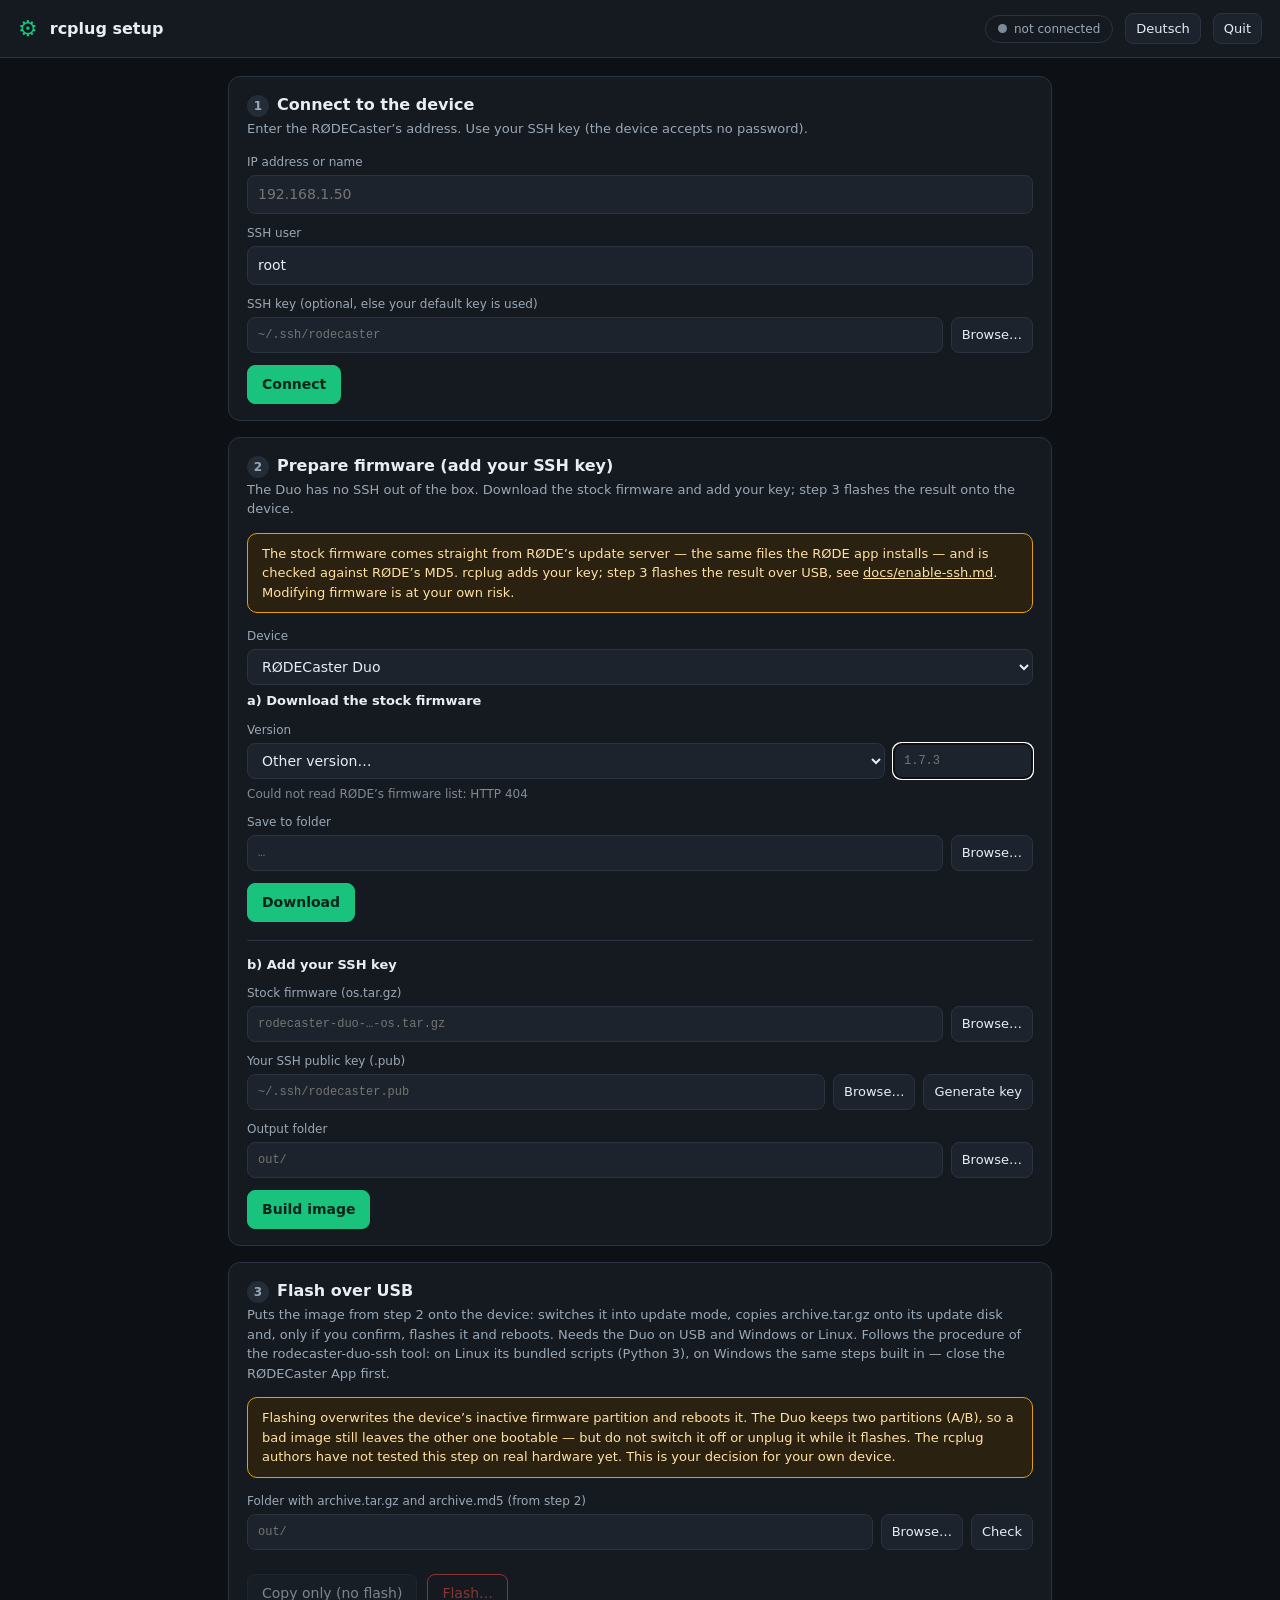
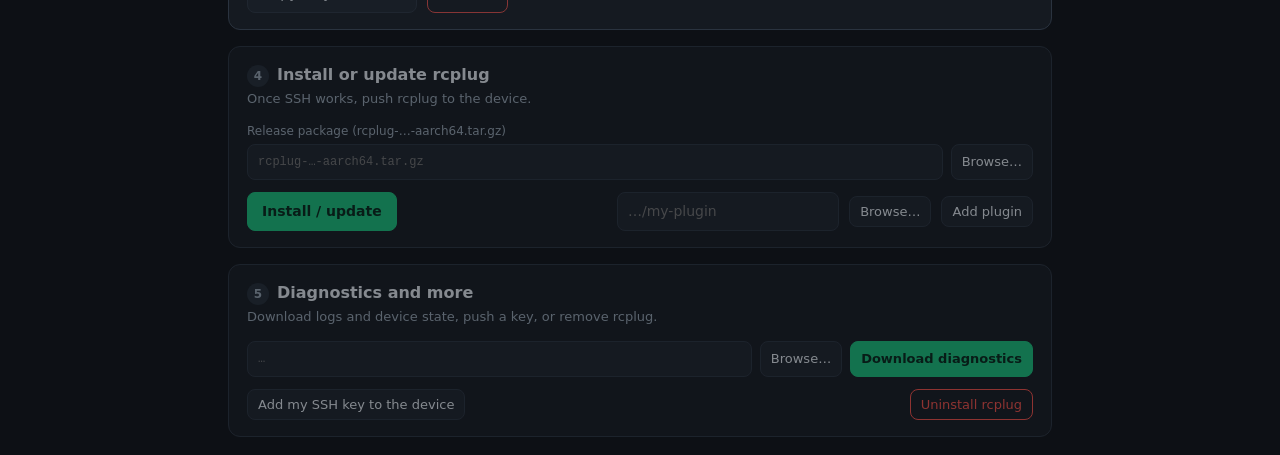
==== cmd/rcplug-setup/web/index.html @ 0fc767ec "rcplug-toolkit 0.5.0: setup, firmware and flashing tools The computer-side tools for rcplug and the " ====
<!DOCTYPE html>
<html lang="en">
<head>
<meta charset="utf-8">
<meta name="viewport" content="width=device-width, initial-scale=1">
<title>rcplug setup</title>
<link rel="icon" href="data:image/svg+xml,%3Csvg xmlns=%22http://www.w3.org/2000/svg%22 viewBox=%220 0 16 16%22%3E%3Ctext y=%2213%22 font-size=%2214%22%3E%E2%9A%99%3C/text%3E%3C/svg%3E">
<style>
  :root{
    --bg:#0d1015; --panel:#151a21; --panel2:#1c232c; --panel3:#232c37; --line:#2a333f;
    --fg:#e7edf3; --muted:#9aa8b6; --dim:#7d8a97; --accent:#19c37d; --accent-ink:#04261a;
    --amber:#e3a008; --red:#f85149; --blue:#2f81f7; --radius:12px;
    --mono:ui-monospace,SFMono-Regular,Menlo,Consolas,monospace;
  }
  *{box-sizing:border-box}
  html,body{margin:0;background:var(--bg);color:var(--fg);font:14px/1.5 system-ui,-apple-system,"Segoe UI",Roboto,sans-serif}
  .top{display:flex;align-items:center;gap:12px;padding:12px 18px;background:var(--panel);border-bottom:1px solid var(--line);position:sticky;top:0;z-index:5}
  .top .logo{font-size:22px;color:var(--accent)} .top h1{font-size:16px;margin:0;font-weight:650}
  .spacer{flex:1}
  .pill{display:flex;align-items:center;gap:7px;font-size:12px;color:var(--muted);border:1px solid var(--line);border-radius:20px;padding:4px 12px}
  .pill .dot{width:9px;height:9px;border-radius:50%;background:var(--dim)}
  .pill.ok{color:var(--fg)} .pill.ok .dot{background:var(--accent);box-shadow:0 0 8px var(--accent)}
  .pill.bad{color:#ffb3ae;border-color:var(--red)} .pill.bad .dot{background:var(--red)}
  main{max-width:860px;margin:0 auto;padding:18px;display:grid;grid-template-columns:minmax(0,1fr);gap:16px}
  .card{background:var(--panel);border:1px solid var(--line);border-radius:var(--radius);padding:16px 18px}
  .card.off{opacity:.55;pointer-events:none}
  .card h2{margin:0 0 2px;font-size:16px} .card .desc{color:var(--muted);font-size:13px;margin:0 0 14px}
  .step{display:inline-flex;align-items:center;justify-content:center;width:22px;height:22px;border-radius:50%;background:var(--panel3);color:var(--muted);font-size:12px;margin-right:8px}
  label{display:block;font-size:12px;color:var(--muted);margin:10px 0 4px}
  input[type=text],select{width:100%;background:var(--panel2);color:var(--fg);border:1px solid var(--line);border-radius:8px;padding:8px 10px;font:inherit}
  .sub{font-size:13px;font-weight:650;margin:18px 0 0;padding-top:14px;border-top:1px solid var(--line);color:var(--fg)}
  .sub:first-of-type{border-top:0;padding-top:0;margin-top:4px}
  .hint{font-size:12px;color:var(--dim);margin:6px 0 0} .hint.ok{color:var(--accent)} .hint.err{color:#ffb3ae}
  select option:disabled{color:var(--dim)}
  .bar{margin-top:12px;height:8px;border-radius:4px;background:var(--panel3);overflow:hidden}
  .bar>div{height:100%;width:0;background:var(--accent);transition:width .3s}
  .barText{font-size:12px;color:var(--muted);margin-top:4px;font-variant-numeric:tabular-nums}
  .filerow{display:flex;gap:8px} .filerow input{flex:1;min-width:0;font-family:var(--mono);font-size:12px}
  .filerow select{flex:1;min-width:0;width:auto} .filerow #fwOther{flex:0 0 140px}
  button{font:inherit;cursor:pointer;border:1px solid var(--line);background:var(--panel2);color:var(--fg);border-radius:8px;padding:8px 14px}
  button:hover{border-color:var(--blue)} button:disabled{opacity:.5;cursor:default}
  button.primary{background:var(--accent);border-color:var(--accent);color:var(--accent-ink);font-weight:600}
  button.danger{color:var(--red);border-color:var(--red);background:transparent}
  button.small{padding:5px 10px;font-size:13px}
  .row{display:flex;align-items:center;gap:10px;flex-wrap:wrap;margin-top:12px}
  .sw{display:inline-flex;align-items:center;gap:7px;font-size:13px;color:var(--fg);cursor:pointer;margin-top:12px}
  .log{margin-top:12px;background:#0a0d12;border:1px solid var(--line);border-radius:8px;padding:10px;font:12px/1.5 var(--mono);white-space:pre-wrap;overflow-wrap:anywhere;max-height:260px;overflow:auto;color:#c9d4df}
  .banner{border:1px solid var(--amber);background:#2a2110;color:#ffe2a3;border-radius:10px;padding:10px 14px;font-size:13px;margin:0 0 14px}
  .banner a{color:#ffe2a3} .ok{color:var(--accent)} .err{color:#ffb3ae} .muted{color:var(--muted)} .mono{font-family:var(--mono)}
  a{color:var(--blue)}
  /* file picker */
  dialog{background:var(--panel);color:var(--fg);border:1px solid var(--line);border-radius:12px;padding:0;width:min(640px,94vw);max-height:80vh}
  dialog::backdrop{background:rgba(0,0,0,.55)}
  .dlg-h{display:flex;align-items:center;gap:8px;padding:12px 16px;border-bottom:1px solid var(--line)}
  .dlg-h .cur{flex:1;min-width:0;font-family:var(--mono);font-size:12px;color:var(--muted);overflow:hidden;text-overflow:ellipsis;white-space:nowrap}
  .roots{display:flex;gap:6px;flex-wrap:wrap;padding:8px 16px;border-bottom:1px solid var(--line)}
  .roots button{padding:3px 10px;font-size:12px}
  .listing{overflow:auto;max-height:46vh;padding:6px 8px}
  .entry{display:flex;align-items:center;gap:8px;padding:6px 10px;border-radius:6px;cursor:pointer}
  .entry:hover{background:var(--panel3)} .entry .ic{width:18px;text-align:center} .entry .sz{margin-left:auto;color:var(--dim);font-size:11px}
  .entry.dir{color:var(--fg)} .entry.file{color:var(--muted)}
  .dlg-f{display:flex;gap:8px;justify-content:flex-end;padding:12px 16px;border-top:1px solid var(--line)}
  .dlg-b{padding:16px 18px} .dlg-b h3{margin:0 0 8px;font-size:16px} .dlg-b p{margin:0 0 10px;font-size:13px}
  .dlg-b .mono{font-size:12px;color:var(--muted);white-space:pre-wrap;overflow-wrap:anywhere;background:var(--panel2);border-radius:8px;padding:8px 10px}
  button.danger:not(:disabled):hover{background:var(--red);color:#fff}
  /* flash pre-flight checks */
  .checks{list-style:none;margin:12px 0 0;padding:0;display:grid;gap:6px}
  .checks li{display:grid;grid-template-columns:18px 130px minmax(0,1fr);gap:8px;font-size:13px;align-items:baseline}
  .checks li.ok>span:first-child{color:var(--accent)} .checks li.warn>span:first-child{color:var(--amber)} .checks li.err>span:first-child{color:var(--red)}
  .checks .d{font-family:var(--mono);font-size:12px;color:var(--muted);overflow-wrap:anywhere}
  .checks li.err .d{color:#ffb3ae}
  @media (max-width:520px){
    .top{flex-wrap:wrap;gap:8px;padding:10px 16px} .top h1{font-size:15px}
    main{padding:12px 10px}
    .filerow{flex-wrap:wrap} .filerow input{flex:1 1 100%} .filerow #fwOther{flex:1 1 100%}
    .checks li{grid-template-columns:18px minmax(0,1fr)} .checks .d{grid-column:2}
  }
</style>
</head>
<body>
<header class="top">
  <span class="logo" aria-hidden="true">⚙</span>
  <h1>rcplug setup</h1>
  <span class="spacer"></span>
  <span class="pill" id="status"><span class="dot"></span><span id="statusText"></span></span>
  <button class="small" id="lang"></button>
  <button class="small" id="quit"></button>
</header>
<main>
  <section class="card" id="cardConnect">
    <h2><span class="step">1</span><span data-t="connTitle"></span></h2>
    <p class="desc" data-t="connDesc"></p>
    <label for="host" data-t="host"></label>
    <input type="text" id="host" placeholder="192.168.1.50" autocomplete="off">
    <div style="display:flex;gap:14px;flex-wrap:wrap">
      <div style="flex:1;min-width:140px"><label for="user" data-t="user"></label><input type="text" id="user" value="root"></div>
    </div>
    <label data-t="keyFile"></label>
    <div class="filerow"><input type="text" id="connKey" placeholder="~/.ssh/rodecaster"><button class="small" data-browse="connKey" data-mode="file" data-t="browse"></button></div>
    <div class="row"><button class="primary" id="btnConnect" data-t="connect"></button></div>
    <div class="log" id="connLog" hidden></div>
  </section>

  <section class="card" id="cardCfw">
    <h2><span class="step">2</span><span data-t="cfwTitle"></span></h2>
    <p class="desc" data-t="cfwDesc"></p>
    <div class="banner" id="cfwBanner" data-t="cfwBanner"></div>
    <label for="fwDevice" data-t="fwDevice"></label>
    <select id="fwDevice"></select>
    <p class="hint" id="devHint"></p>
    <h3 class="sub" data-t="fwTitle"></h3>
    <label for="fwPick" data-t="fwVersion"></label>
    <div class="filerow"><select id="fwPick"></select><input type="text" id="fwOther" placeholder="1.7.3" hidden></div>
    <p class="hint" id="fwInfo"></p>
    <label data-t="fwDir"></label>
    <div class="filerow"><input type="text" id="fwDir" placeholder="…"><button class="small" data-browse="fwDir" data-mode="dir" data-t="browse"></button></div>
    <div class="row"><button class="primary" id="btnFw" data-t="fwDownload"></button><button class="small" id="btnFwCancel" data-t="cancel" hidden></button></div>
    <div class="bar" id="fwBar" hidden><div></div></div>
    <div class="barText" id="fwBarText" hidden></div>
    <div class="log" id="fwLog" hidden></div>
    <h3 class="sub" data-t="cfwKeyTitle"></h3>
    <label data-t="cfwRootfs"></label>
    <div class="filerow"><input type="text" id="cfwIn" placeholder="rodecaster-duo-…-os.tar.gz"><button class="small" data-browse="cfwIn" data-mode="file" data-t="browse"></button></div>
    <p class="hint" id="cfwInInfo"></p>
    <label data-t="cfwKey"></label>
    <div class="filerow"><input type="text" id="cfwKey" placeholder="~/.ssh/rodecaster.pub"><button class="small" data-browse="cfwKey" data-mode="file" data-t="browse"></button><button class="small" id="btnGenKey" data-t="genKey"></button></div>
    <label data-t="cfwOut"></label>
    <div class="filerow"><input type="text" id="cfwOut" placeholder="out/"><button class="small" data-browse="cfwOut" data-mode="dir" data-t="browse"></button></div>
    <div class="row"><button class="primary" id="btnCfw" data-t="cfwBuild"></button></div>
    <p class="hint err" id="cfwNoKeys" hidden></p>
    <div class="log" id="cfwLog" hidden></div>
  </section>

  <section class="card" id="cardFlash">
    <h2><span class="step">3</span><span data-t="flashTitle"></span></h2>
    <p class="desc" data-t="flashDesc"></p>
    <div class="banner" data-t="flashBanner"></div>
    <p class="hint err" id="flashOS" hidden></p>
    <label data-t="flashDir"></label>
    <div class="filerow"><input type="text" id="flashDir" placeholder="out/"><button class="small" data-browse="flashDir" data-mode="dir" data-t="browse"></button><button class="small" id="btnFlashCheck" data-t="flashCheck"></button></div>
    <ul class="checks" id="flashChecks" hidden></ul>
    <p class="hint" id="flashState"></p>
    <div class="log" id="flashUdev" hidden></div>
    <div class="row"><button id="btnStage" data-t="flashStage" disabled></button><button class="danger" id="btnFlash" data-t="flashGo" disabled></button></div>
    <div class="log" id="flashLog" hidden></div>
  </section>

  <section class="card off" id="cardInstall">
    <h2><span class="step">4</span><span data-t="installTitle"></span></h2>
    <p class="desc" data-t="installDesc"></p>
    <label data-t="payload"></label>
    <div class="filerow"><input type="text" id="payload" placeholder="rcplug-…-aarch64.tar.gz"><button class="small" data-browse="payload" data-mode="file" data-t="browse"></button></div>
    <div class="row">
      <button class="primary" id="btnInstall" data-t="install"></button>
      <span class="spacer"></span>
      <input type="text" id="pluginDir" placeholder="…/my-plugin" style="flex:1;min-width:140px">
      <button class="small" data-browse="pluginDir" data-mode="dir" data-t="browse"></button>
      <button class="small" id="btnPlugin" data-t="addPlugin"></button>
    </div>
    <div class="log" id="installLog" hidden></div>
  </section>

  <section class="card off" id="cardMore">
    <h2><span class="step">5</span><span data-t="moreTitle"></span></h2>
    <p class="desc" data-t="moreDesc"></p>
    <div class="filerow"><input type="text" id="diagDir" placeholder="…"><button class="small" data-browse="diagDir" data-mode="dir" data-t="browse"></button><button class="small primary" id="btnDiag" data-t="diag"></button></div>
    <div class="row">
      <button class="small" id="btnPushKey" data-t="pushKey"></button>
      <span class="spacer"></span>
      <button class="small danger" id="btnUninstall" data-t="uninstall"></button>
    </div>
    <div class="log" id="moreLog" hidden></div>
  </section>
</main>

<dialog id="picker">
  <div class="dlg-h"><button class="small" id="pkUp">↑</button><span class="cur" id="pkCur"></span></div>
  <div class="roots" id="pkRoots"></div>
  <div class="listing" id="pkList"></div>
  <div class="dlg-f"><span class="muted" id="pkHint" style="margin-right:auto;font-size:12px"></span><button id="pkCancel" data-t="cancel"></button><button class="primary" id="pkChoose" data-t="chooseFolder"></button></div>
</dialog>

<dialog id="flashDlg">
  <div class="dlg-b">
    <h3 data-t="flashConfirmTitle"></h3>
    <p data-t="flashConfirmText"></p>
    <p class="mono" id="flashSummary"></p>
    <label for="flashWord" data-t="flashTypeWord"></label>
    <input type="text" id="flashWord" autocomplete="off" spellcheck="false" placeholder="flash">
  </div>
  <div class="dlg-f"><button id="flashNo" data-t="cancel"></button><button class="danger" id="flashYes" data-t="flashNow" disabled></button></div>
</dialog>

<script>
'use strict';
const P = new URLSearchParams(location.search);
const TOKEN = P.get('t') || '';
let lang = P.get('lang') || 'en';
try { lang = localStorage.getItem('rcplug-lang') || lang; } catch (e) {}
const T = {
  en: {
    connTitle: 'Connect to the device', connDesc: 'Enter the RØDECaster’s address. Use your SSH key (the device accepts no password).',
    host: 'IP address or name', user: 'SSH user', keyFile: 'SSH key (optional, else your default key is used)', browse: 'Browse…', connect: 'Connect',
    cfwTitle: 'Prepare firmware (add your SSH key)', cfwDesc: 'The Duo has no SSH out of the box. Download the stock firmware and add your key; step 3 flashes the result onto the device.',
    cfwBanner: 'The stock firmware comes straight from RØDE’s update server — the same files the RØDE app installs — and is checked against RØDE’s MD5. rcplug adds your key; step 3 flashes the result over USB, see <a href="#" id="guideLink">docs/enable-ssh.md</a>. Modifying firmware is at your own risk.',
    fwDevice: 'Device', devDownloadOnly: 'download only, untested', devUnsupported: 'not supported', devNoKeys: 'rcplug can download and check firmware for this device, but adding a key is only supported for the RØDECaster Duo so far.',
    devFromDevice: 'Detected on the connected device.', devOtherConnected: '⚠ The connected device is a {dev}.', unknownModel: 'unknown model', firmwareWord: 'firmware', onDevice: 'on your device', imgOther: 'This image is for the {img}, not the {dev}.', imgUnknown: 'This image does not identify as a known RØDECaster model.', fwChecked: 'Checked:', imgChecking: 'checking the image…', md5ok: 'matches its .md5',
    fwTitle: 'a) Download the stock firmware', fwVersion: 'Version', fwDir: 'Save to folder', fwDownload: 'Download',
    stable: 'stable', beta: 'beta', fwOther: 'Other version…', fwChecking: 'Asking RØDE’s server for the current versions…',
    fwLatest: 'Current release from RØDE:', fwOffline: 'Could not read RØDE’s firmware list:', fwHint: 'Tip: the fewest changes happen with the same version your device already runs (shown in its settings); older versions are still on RØDE’s server.',
    fwSaved: 'Saved and verified:', fwReused: 'Already downloaded and intact:', fwCancelled: 'Download cancelled.',
    cfwKeyTitle: 'b) Add your SSH key', cfwRootfs: 'Stock firmware (os.tar.gz)', cfwKey: 'Your SSH public key (.pub)', genKey: 'Generate key', cfwOut: 'Output folder', cfwBuild: 'Build image',
    installTitle: 'Install or update rcplug', installDesc: 'Once SSH works, push rcplug to the device.', payload: 'Release package (rcplug-…-aarch64.tar.gz)', install: 'Install / update', addPlugin: 'Add plugin',
    moreTitle: 'Diagnostics and more', moreDesc: 'Download logs and device state, push a key, or remove rcplug.', diag: 'Download diagnostics', pushKey: 'Add my SSH key to the device', uninstall: 'Uninstall rcplug',
    connecting: 'connecting…', connected: 'connected', notConnected: 'not connected', failed: 'failed',
    working: 'working…', done: 'done', cancel: 'Cancel', chooseFolder: 'Choose this folder', pickFile: 'Pick a file', pickDir: 'Choose a folder',
    quit: 'Quit', langName: 'Deutsch', confirmUninstall: 'Remove rcplug and all plugin data from the device?',
    genDone: 'Key created. Public key:', built: 'Image ready:', flashNext: 'Next: flash it in step 3.', needConnectFirst: 'Connect to the device first (step 1).',
    flashTitle: 'Flash over USB', flashDesc: 'Puts the image from step 2 onto the device: switches it into update mode, copies archive.tar.gz onto its update disk and, only if you confirm, flashes it and reboots. Needs the Duo on USB and Windows or Linux. Follows the procedure of the rodecaster-duo-ssh tool: on Linux its bundled scripts (Python 3), on Windows the same steps built in — close the RØDECaster App first.',
    flashBanner: 'Flashing overwrites the device’s inactive firmware partition and reboots it. The Duo keeps two partitions (A/B), so a bad image still leaves the other one bootable — but do not switch it off or unplug it while it flashes. The rcplug authors have not tested this step on real hardware yet. This is your decision for your own device.',
    flashDir: 'Folder with archive.tar.gz and archive.md5 (from step 2)', flashCheck: 'Check', flashChecking: 'Checking the archive and the device…',
    ckSystem: 'System', ckArchive: 'Archive', ckImage: 'Image', ckDevice: 'Device on USB', ckAccess: 'HID access', ckMount: 'Update disk', ckPython: 'Python', ckApp: 'RØDE app', keysWord: 'SSH key(s)',
    flashReady: 'Ready. Nothing has been sent to the device yet.', flashNotReady: 'Not ready yet: fix the items marked ✗, then check again.',
    flashUnsupported: 'Flashing works on Windows and Linux with the device on USB, not on this system yet. Here you can check the folder; then run rcplug-setup (or rcplug-flash) on a Windows or Linux computer.',
    flashUdev: 'Your user may not talk to the device yet. Install the udev rule once (in a terminal), unplug and replug the device, then check again:',
    flashStage: 'Copy only (no flash)', flashGo: 'Flash…', confirmStage: 'Switch the device into update mode (audio stops) and copy the archive onto it? Nothing is flashed.',
    flashConfirmTitle: 'Flash the firmware now?', flashConfirmText: 'The device writes this image to its inactive partition and reboots. Keep it switched on and connected until it has restarted (a few minutes). Once started, this cannot be stopped.',
    flashTypeWord: 'Type flash to confirm', flashNow: 'Flash now', flashRunning: 'running — do not close this window, switch the device off or unplug it',
    flashStaged: 'Copied onto the device; nothing was flashed. The device stays in update mode: switch it off and on again before the next run.',
    flashDone: 'Flash command sent. The device now writes the firmware and reboots (a few minutes) — leave it on. Then connect in step 1 with your private key. The device has a new SSH host key afterwards; if ssh complains about it: ssh-keygen -R <address>',
    flashFailed: 'The run failed:', flashStuck: 'If the device stays in update mode, switch it off and on again.', flashLost: 'Lost contact with the setup program.',
  },
  de: {
    connTitle: 'Mit dem Gerät verbinden', connDesc: 'Adresse des RØDECaster eingeben. Anmeldung per SSH-Schlüssel (das Gerät nimmt kein Passwort).',
    host: 'IP-Adresse oder Name', user: 'SSH-Benutzer', keyFile: 'SSH-Schlüssel (optional, sonst dein Standardschlüssel)', browse: 'Durchsuchen…', connect: 'Verbinden',
    cfwTitle: 'Firmware vorbereiten (SSH-Schlüssel einfügen)', cfwDesc: 'Der Duo hat ab Werk kein SSH. Original-Firmware laden und deinen Schlüssel einfügen; Schritt 3 flasht das Ergebnis aufs Gerät.',
    cfwBanner: 'Die Original-Firmware kommt direkt von RØDEs Update-Server – dieselben Dateien, die die RØDE-App installiert – und wird gegen RØDEs MD5 geprüft. rcplug fügt deinen Schlüssel ein; Schritt 3 flasht das Ergebnis per USB, siehe <a href="#" id="guideLink">docs/enable-ssh.md</a>. Firmware zu verändern geschieht auf eigene Gefahr.',
    fwDevice: 'Gerät', devDownloadOnly: 'nur Download, ungetestet', devUnsupported: 'nicht unterstützt', devNoKeys: 'Für dieses Gerät kann rcplug Firmware laden und prüfen; einen Schlüssel einfügen geht bisher nur beim RØDECaster Duo.',
    devFromDevice: 'Am verbundenen Gerät erkannt.', devOtherConnected: '⚠ Das verbundene Gerät ist ein {dev}.', unknownModel: 'unbekanntes Modell', firmwareWord: 'Firmware', onDevice: 'auf deinem Gerät', imgOther: 'Dieses Abbild ist für den {img}, nicht für den {dev}.', imgUnknown: 'Dieses Abbild gibt sich als kein bekanntes RØDECaster-Modell zu erkennen.', fwChecked: 'Geprüft:', imgChecking: 'prüfe das Abbild…', md5ok: 'passt zu seiner .md5',
    fwTitle: 'a) Original-Firmware herunterladen', fwVersion: 'Version', fwDir: 'Speichern in Ordner', fwDownload: 'Herunterladen',
    stable: 'stabil', beta: 'Beta', fwOther: 'Andere Version…', fwChecking: 'Frage RØDEs Server nach den aktuellen Versionen…',
    fwLatest: 'Aktuelle Version von RØDE:', fwOffline: 'RØDEs Firmware-Liste ließ sich nicht lesen:', fwHint: 'Tipp: Am wenigsten ändert sich mit derselben Version, die dein Gerät schon hat (steht in seinen Einstellungen); ältere Versionen liegen weiter auf RØDEs Server.',
    fwSaved: 'Gespeichert und geprüft:', fwReused: 'Schon heruntergeladen und intakt:', fwCancelled: 'Download abgebrochen.',
    cfwKeyTitle: 'b) SSH-Schlüssel einfügen', cfwRootfs: 'Original-Firmware (os.tar.gz)', cfwKey: 'Dein öffentlicher SSH-Schlüssel (.pub)', genKey: 'Schlüssel erzeugen', cfwOut: 'Ausgabeordner', cfwBuild: 'Abbild erstellen',
    installTitle: 'rcplug installieren oder aktualisieren', installDesc: 'Sobald SSH geht, rcplug aufs Gerät bringen.', payload: 'Release-Paket (rcplug-…-aarch64.tar.gz)', install: 'Installieren / aktualisieren', addPlugin: 'Plugin hinzufügen',
    moreTitle: 'Diagnose und mehr', moreDesc: 'Logs und Gerätezustand herunterladen, Schlüssel hinterlegen oder rcplug entfernen.', diag: 'Diagnose herunterladen', pushKey: 'Meinen SSH-Schlüssel aufs Gerät legen', uninstall: 'rcplug deinstallieren',
    connecting: 'verbinde…', connected: 'verbunden', notConnected: 'nicht verbunden', failed: 'fehlgeschlagen',
    working: 'arbeite…', done: 'fertig', cancel: 'Abbrechen', chooseFolder: 'Diesen Ordner wählen', pickFile: 'Datei wählen', pickDir: 'Ordner wählen',
    quit: 'Beenden', langName: 'English', confirmUninstall: 'rcplug und alle Plugin-Daten vom Gerät entfernen?',
    genDone: 'Schlüssel erstellt. Öffentlicher Schlüssel:', built: 'Abbild fertig:', flashNext: 'Weiter: in Schritt 3 flashen.', needConnectFirst: 'Zuerst mit dem Gerät verbinden (Schritt 1).',
    flashTitle: 'Per USB flashen', flashDesc: 'Bringt das Abbild aus Schritt 2 aufs Gerät: schaltet es in den Update-Modus, kopiert archive.tar.gz auf sein Update-Laufwerk und flasht es – nur nach deiner Bestätigung – mit anschließendem Neustart. Braucht den Duo am USB und Windows oder Linux. Folgt dem Ablauf des Tools rodecaster-duo-ssh: unter Linux mit dessen mitgelieferten Skripten (Python 3), unter Windows mit denselben Schritten eingebaut – vorher die RØDECaster App schließen.',
    flashBanner: 'Flashen überschreibt die inaktive Firmware-Partition des Geräts und startet es neu. Der Duo hat zwei Partitionen (A/B), ein fehlerhaftes Abbild lässt die andere also startfähig – trotzdem das Gerät beim Flashen nicht ausschalten oder abziehen. Die rcplug-Autoren haben diesen Schritt noch nicht an echter Hardware getestet. Das ist deine Entscheidung für dein eigenes Gerät.',
    flashDir: 'Ordner mit archive.tar.gz und archive.md5 (aus Schritt 2)', flashCheck: 'Prüfen', flashChecking: 'Prüfe Archiv und Gerät…',
    ckSystem: 'System', ckArchive: 'Archiv', ckImage: 'Abbild', ckDevice: 'Gerät am USB', ckAccess: 'HID-Zugriff', ckMount: 'Update-Laufwerk', ckPython: 'Python', ckApp: 'RØDE-App', keysWord: 'SSH-Schlüssel',
    flashReady: 'Bereit. Bisher wurde nichts an das Gerät gesendet.', flashNotReady: 'Noch nicht bereit: die mit ✗ markierten Punkte beheben, dann erneut prüfen.',
    flashUnsupported: 'Flashen geht unter Windows und Linux mit dem Gerät am USB, auf diesem System noch nicht. Hier kannst du den Ordner prüfen; dann rcplug-setup (oder rcplug-flash) auf einem Windows- oder Linux-Rechner starten.',
    flashUdev: 'Dein Benutzer darf noch nicht mit dem Gerät sprechen. Einmalig die udev-Regel installieren (im Terminal), das Gerät ab- und wieder anstecken, dann erneut prüfen:',
    flashStage: 'Nur kopieren (nicht flashen)', flashGo: 'Flashen…', confirmStage: 'Das Gerät in den Update-Modus schalten (Audio stoppt) und das Archiv daraufkopieren? Es wird nichts geflasht.',
    flashConfirmTitle: 'Firmware jetzt flashen?', flashConfirmText: 'Das Gerät schreibt dieses Abbild in seine inaktive Partition und startet neu. Lass es eingeschaltet und angeschlossen, bis es neu gestartet ist (einige Minuten). Einmal gestartet, lässt sich das nicht abbrechen.',
    flashTypeWord: 'Zur Bestätigung flash eintippen', flashNow: 'Jetzt flashen', flashRunning: 'läuft – dieses Fenster nicht schließen, das Gerät nicht ausschalten oder abziehen',
    flashStaged: 'Aufs Gerät kopiert; es wurde nichts geflasht. Das Gerät bleibt im Update-Modus: vor dem nächsten Durchlauf aus- und wieder einschalten.',
    flashDone: 'Flash-Befehl gesendet. Das Gerät schreibt jetzt die Firmware und startet neu (einige Minuten) – eingeschaltet lassen. Danach in Schritt 1 mit deinem privaten Schlüssel verbinden. Das Gerät hat dann einen neuen SSH-Host-Key; falls ssh sich darüber beschwert: ssh-keygen -R <adresse>',
    flashFailed: 'Der Vorgang ist fehlgeschlagen:', flashStuck: 'Falls das Gerät im Update-Modus bleibt, aus- und wieder einschalten.', flashLost: 'Verbindung zum Setup-Programm verloren.',
  },
};
if (!T[lang]) lang = 'en';
document.documentElement.lang = lang;
const t = (k) => (T[lang][k] ?? T.en[k] ?? k);
const $ = (s) => document.querySelector(s);
let connected = false;

async function api(path, body) {
  const r = await fetch('api/' + path, {
    method: body === undefined ? 'GET' : 'POST',
    headers: { 'X-Setup-Token': TOKEN, ...(body !== undefined ? { 'Content-Type': 'application/json' } : {}) },
    body: body === undefined ? undefined : JSON.stringify(body),
  });
  const d = await r.json().catch(() => ({}));
  if (!r.ok) throw new Error(d.error || ('HTTP ' + r.status));
  if (d.error) throw new Error(d.error);
  return d;
}

function applyText() {
  document.querySelectorAll('[data-t]').forEach((el) => {
    const v = t(el.dataset.t);
    if (el.dataset.t === 'cfwBanner') el.innerHTML = v; else el.textContent = v;
  });
  $('#statusText').textContent = connected ? t('connected') : t('notConnected');
  $('#lang').textContent = t('langName');
  $('#quit').textContent = t('quit');
  const g = document.getElementById('guideLink');
  if (g) g.addEventListener('click', (e) => { e.preventDefault(); showLog('#cfwLog', 'docs/enable-ssh.md'); });
}

function showLog(sel, text, cls) {
  const el = $(sel);
  el.hidden = false;
  el.textContent = text;
  el.className = 'log' + (cls ? ' ' + cls : '');
}

function setConnected(on, report) {
  connected = on;
  $('#status').className = 'pill' + (on ? ' ok' : report === false ? ' bad' : '');
  $('#statusText').textContent = on ? t('connected') : t('notConnected');
  $('#cardInstall').classList.toggle('off', !on);
  $('#cardMore').classList.toggle('off', !on);
}

async function withButton(btn, logSel, fn) {
  const old = btn.textContent;
  btn.disabled = true; btn.textContent = t('working');
  try {
    const d = await fn();
    if (logSel && d && 'log' in d) showLog(logSel, d.log || t('done'), 'ok');
    return d;
  } catch (e) {
    if (logSel) showLog(logSel, '✗ ' + e.message, 'err');
    return null;
  } finally {
    btn.disabled = false; btn.textContent = old;
  }
}

$('#btnConnect').addEventListener('click', async () => {
  const d = await withButton($('#btnConnect'), '#connLog', () =>
    api('connect', { host: $('#host').value.trim(), user: $('#user').value.trim(), key: $('#connKey').value.trim() }));
  if (d) {
    setConnected(true); showLog('#connLog', d.report || t('connected'), 'ok');
    connectedDevice = d.device || null;
    if (connectedDevice && connectedDevice.model) {
      $('#fwDevice').value = connectedDevice.model;
      deviceChanged(t('devFromDevice'));
    } else loadFirmware();
  } else setConnected(false, false);
});
$('#btnGenKey').addEventListener('click', () =>
  withButton($('#btnGenKey'), '#cfwLog', async () => {
    const d = await api('genkey', {});
    $('#cfwKey').value = d.publicKey;
    showLog('#cfwLog', t('genDone') + '\n' + d.publicKeyText, 'ok');
    return null;
  }));
$('#btnCfw').addEventListener('click', () =>
  withButton($('#btnCfw'), '#cfwLog', async () => {
    const d = await api('cfw', { device: $('#fwDevice').value, input: $('#cfwIn').value.trim(), out: $('#cfwOut').value.trim(),
      keyPaths: $('#cfwKey').value.trim() ? [$('#cfwKey').value.trim()] : [] });
    showLog('#cfwLog', `${t('fwChecked')} ${imageText(d.image)}${d.inputMD5 ? ' · ' + t('md5ok') : ''}\n\n${t('built')}\n${d.archive}\n${d.md5}\nmd5: ${d.digest}\n\n${t('flashNext')}`, 'ok');
    $('#flashDir').value = d.outDir;
    flashCheck();
    return null;
  }));
$('#btnInstall').addEventListener('click', () => requireConn('#installLog') &&
  withButton($('#btnInstall'), '#installLog', () => api('install', { payload: $('#payload').value.trim() })));
$('#btnPlugin').addEventListener('click', () => requireConn('#installLog') &&
  withButton($('#btnPlugin'), '#installLog', () => api('plugin', { dir: $('#pluginDir').value.trim() })));
$('#btnDiag').addEventListener('click', () => requireConn('#moreLog') &&
  withButton($('#btnDiag'), '#moreLog', () => api('diagnostics', { dir: $('#diagDir').value.trim() })));
$('#btnPushKey').addEventListener('click', () => requireConn('#moreLog') &&
  withButton($('#btnPushKey'), '#moreLog', () => api('pushkey', {})));
$('#btnUninstall').addEventListener('click', () => {
  if (!requireConn('#moreLog')) return;
  if (!confirm(t('confirmUninstall'))) return;
  withButton($('#btnUninstall'), '#moreLog', () => api('uninstall', {}));
});
// ---- firmware download
let devices = [], connectedDevice = null;
const imageText = (im) => im ? `${im.modelName || t('unknownModel') + ' (' + im.hostname + ')'}, ${t('firmwareWord')} ${im.version || '?'}` : '?';
async function loadDevices() {
  try { devices = (await api('devices')).devices; } catch (e) { devices = [{ id: 'duo', name: 'RØDECaster Duo', download: true, keys: true }]; }
  const sel = $('#fwDevice');
  sel.innerHTML = '';
  devices.forEach((d) => {
    const o = document.createElement('option');
    o.value = d.id;
    o.textContent = d.name + (!d.download ? ' (' + t('devUnsupported') + ')' : !d.keys ? ' (' + t('devDownloadOnly') + ')' : '');
    o.disabled = !d.download;
    sel.appendChild(o);
  });
  sel.value = 'duo';
}
function deviceChanged(note) {
  const d = devices.find((x) => x.id === $('#fwDevice').value) || {};
  const cd = connectedDevice;
  if (!note && cd && cd.model && cd.model !== d.id) note = t('devOtherConnected').replace('{dev}', cd.modelName);
  $('#devHint').textContent = note || '';
  $('#cfwNoKeys').hidden = !!d.keys;
  $('#cfwNoKeys').textContent = t('devNoKeys');
  $('#btnCfw').disabled = !d.keys;
  loadFirmware();
  checkImage();
}
$('#fwDevice').addEventListener('change', () => deviceChanged(''));
async function loadFirmware() {
  const sel = $('#fwPick');
  const device = $('#fwDevice').value || 'duo';
  sel.innerHTML = '';
  $('#fwInfo').textContent = t('fwChecking');
  const listed = [];
  try {
    const d = await api('firmware?device=' + encodeURIComponent(device));
    d.releases.forEach((r) => {
      const o = document.createElement('option');
      o.value = 'ch:' + r.channel; o.textContent = r.version + ' (' + t(r.channel) + ')';
      sel.appendChild(o); listed.push(r.version);
    });
    $('#fwInfo').textContent = t('fwLatest') + ' ' + d.releases[0].version + '. ' + t('fwHint');
  } catch (e) {
    $('#fwInfo').textContent = t('fwOffline') + ' ' + e.message;
  }
  // Like RØDE's app, show what the connected device runs; offer exactly that.
  const cd = connectedDevice;
  if (cd && cd.model === device && /^\d+\.\d+\.\d+$/.test(cd.firmware || '') && !listed.includes(cd.firmware)) {
    const o = document.createElement('option');
    o.value = 'ver:' + cd.firmware; o.textContent = cd.firmware + ' (' + t('onDevice') + ')';
    sel.insertBefore(o, sel.firstChild); sel.value = o.value;
  }
  const o = document.createElement('option');
  o.value = 'other'; o.textContent = t('fwOther');
  sel.appendChild(o);
  sel.dispatchEvent(new Event('change'));
}
function mismatchText(d) {
  const dev = (devices.find((x) => x.id === $('#fwDevice').value) || {}).name || '?';
  if (d.image && d.image.modelName) return t('imgOther').replace('{img}', d.image.modelName).replace('{dev}', dev);
  if (d.image) return t('imgUnknown') + ' (hostname "' + d.image.hostname + '")';
  return d.mismatch;
}
// checkImage shows which model and version the chosen image is for.
let checkSeq = 0;
async function checkImage() {
  const p = $('#cfwIn').value.trim(), el = $('#cfwInInfo'), seq = ++checkSeq;
  el.className = 'hint'; el.textContent = p ? t('imgChecking') : '';
  if (!p) return;
  try {
    const d = await api('inspect?device=' + encodeURIComponent($('#fwDevice').value || 'duo') + '&path=' + encodeURIComponent(p));
    if (seq !== checkSeq) return;
    el.className = 'hint ' + (d.mismatch ? 'err' : 'ok');
    el.textContent = d.mismatch ? '✗ ' + mismatchText(d) : '✓ ' + imageText(d.image);
  } catch (e) {
    if (seq === checkSeq) { el.className = 'hint err'; el.textContent = '✗ ' + e.message; }
  }
}
$('#cfwIn').addEventListener('change', checkImage);
$('#fwPick').addEventListener('change', () => {
  const other = $('#fwPick').value === 'other';
  $('#fwOther').hidden = !other;
  if (other) $('#fwOther').focus();
});
const sleep = (ms) => new Promise((r) => setTimeout(r, ms));
function showBar(done, total) {
  $('#fwBar').hidden = false; $('#fwBarText').hidden = false;
  const pct = total > 0 ? Math.floor(done * 100 / total) : 0;
  $('#fwBar').firstElementChild.style.width = pct + '%';
  $('#fwBarText').textContent = total > 0 ? `${pct} % · ${(done / 1048576).toFixed(0)} / ${(total / 1048576).toFixed(0)} MB` : `${(done / 1048576).toFixed(0)} MB`;
}
$('#btnFw').addEventListener('click', async () => {
  const sel = $('#fwPick').value;
  const body = { device: $('#fwDevice').value, dir: $('#fwDir').value.trim() };
  if (sel === 'other') body.version = $('#fwOther').value.trim();
  else if (sel.startsWith('ver:')) body.version = sel.slice(4);
  else body.channel = sel.slice(3);
  const btn = $('#btnFw');
  btn.disabled = true; $('#btnFwCancel').hidden = false; $('#fwLog').hidden = true;
  try {
    const start = await api('firmware/download', body);
    showLog('#fwLog', start.url);
    showBar(0, 0);
    for (;;) {
      await sleep(400);
      const p = await api('firmware/progress');
      showBar(p.done, p.total);
      if (p.state === 'running') continue;
      if (p.state === 'done') {
        const r = p.result;
        $('#cfwIn').value = r.path;
        showBar(r.size, r.size);
        showLog('#fwLog', `${r.reused ? t('fwReused') : t('fwSaved')}\n${r.path}\nmd5: ${r.md5}\n${t('fwChecked')} ${imageText(r.image)}`, 'ok');
        $('#cfwInInfo').className = 'hint ok'; $('#cfwInInfo').textContent = '✓ ' + imageText(r.image);
        $('#fwBar').firstElementChild.style.width = '100%';
      } else {
        showLog('#fwLog', p.failure === 'cancelled' ? t('fwCancelled') : '✗ ' + p.failure, 'err');
      }
      break;
    }
  } catch (e) {
    showLog('#fwLog', '✗ ' + e.message, 'err');
  } finally {
    btn.disabled = false; $('#btnFwCancel').hidden = true;
  }
});
$('#btnFwCancel').addEventListener('click', () => api('firmware/cancel', {}).catch(() => {}));

// ---- flash over USB (step 3)
let flashRep = null, flashBusy = false, flashSeq = 0;
const ckLabel = { system: 'ckSystem', archive: 'ckArchive', image: 'ckImage', device: 'ckDevice', access: 'ckAccess', mount: 'ckMount', python: 'ckPython', app: 'ckApp' };
function setFlashButtons() {
  const ready = !!(flashRep && flashRep.ready) && !flashBusy;
  $('#btnStage').disabled = !ready; $('#btnFlash').disabled = !ready;
  $('#btnFlashCheck').disabled = flashBusy;
}
// flashCheck shows the pre-flight checks; they only read files and device information.
async function flashCheck() {
  const dir = $('#flashDir').value.trim(), seq = ++flashSeq, list = $('#flashChecks'), st = $('#flashState');
  flashRep = null; setFlashButtons();
  $('#flashUdev').hidden = true; list.innerHTML = ''; list.hidden = true;
  st.className = 'hint'; st.textContent = dir ? t('flashChecking') : '';
  if (!dir) return;
  try {
    const d = await api('flash/check?dir=' + encodeURIComponent(dir));
    if (seq !== flashSeq) return;
    flashRep = d;
    (d.report.checks || []).forEach((c) => {
      const li = document.createElement('li');
      li.className = !c.ok ? 'err' : c.warn ? 'warn' : 'ok';
      const ic = document.createElement('span'); ic.textContent = !c.ok ? '✗' : c.warn ? '⚠' : '✓';
      const lb = document.createElement('span'); lb.textContent = t(ckLabel[c.id] || c.id);
      const dt = document.createElement('span'); dt.className = 'd'; dt.textContent = c.detail;
      li.append(ic, lb, dt); list.appendChild(li);
    });
    list.hidden = false;
    if (d.udevRule) showLog('#flashUdev', t('flashUdev') + "\n\nsudo tee /etc/udev/rules.d/70-rode-hidraw.rules >/dev/null <<'EOF'\n" +
      d.udevRule.replace(/\n?$/, '\n') + 'EOF\nsudo udevadm control --reload && sudo udevadm trigger');
    st.className = 'hint ' + (d.ready ? 'ok' : 'err');
    st.textContent = d.ready ? t('flashReady') : !d.supported ? t('flashUnsupported') : t('flashNotReady');
  } catch (e) {
    if (seq === flashSeq) { st.className = 'hint err'; st.textContent = '✗ ' + e.message; }
  }
  setFlashButtons();
}
async function flashStart(doFlash) {
  const body = { dir: $('#flashDir').value.trim(), flash: doFlash };
  if (doFlash) body.confirm = $('#flashWord').value.trim();
  try { await api('flash/start', body); } catch (e) { showLog('#flashLog', '✗ ' + e.message, 'err'); return; }
  pollFlash();
}
function flashLog(text, cls) { showLog('#flashLog', text, cls); $('#flashLog').scrollTop = $('#flashLog').scrollHeight; }
// pollFlash follows a run until it ends; the window must stay open meanwhile.
async function pollFlash() {
  flashBusy = true; setFlashButtons(); $('#quit').disabled = true;
  window.onbeforeunload = (e) => { e.preventDefault(); e.returnValue = ''; return ''; };
  let p = null, misses = 0;
  for (;;) {
    try { p = await api('flash/progress'); misses = 0; } catch (e) { if (++misses > 15) { p = null; break; } await sleep(1000); continue; }
    if (p.state !== 'running') break;
    flashLog(p.log + '\n⏳ ' + p.seconds + ' s · ' + t('flashRunning'));
    await sleep(700);
  }
  flashBusy = false; $('#quit').disabled = false; window.onbeforeunload = null;
  // The device has changed (update mode, or rebooting): check again before another run.
  flashRep = null; $('#flashChecks').hidden = true; $('#flashState').textContent = '';
  if (!p) flashLog('✗ ' + t('flashLost'), 'err');
  else if (p.state === 'done') {
    flashLog(p.log + '\n✓ ' + (p.flash ? t('flashDone') : t('flashStaged')), 'ok');
    const pub = $('#cfwKey').value.trim(); // the key from step 2 logs in afterwards
    if (p.flash && !$('#connKey').value.trim() && pub.endsWith('.pub')) $('#connKey').value = pub.slice(0, -4);
  } else flashLog(p.log + '\n✗ ' + t('flashFailed') + ' ' + p.failure + '\n' + t('flashStuck'), 'err');
  setFlashButtons();
}
$('#btnFlashCheck').addEventListener('click', flashCheck);
$('#flashDir').addEventListener('change', flashCheck);
$('#btnStage').addEventListener('click', () => { if (confirm(t('confirmStage'))) flashStart(false); });
$('#btnFlash').addEventListener('click', () => {
  const r = flashRep && flashRep.report;
  if (!r || !r.image) return;
  $('#flashSummary').textContent = `${imageText(r.image)} · ${r.image.keys} ${t('keysWord')}\n${r.staging.archive}\n→ ${r.node}`;
  $('#flashWord').value = ''; $('#flashYes').disabled = true;
  $('#flashDlg').showModal(); $('#flashWord').focus();
});
$('#flashWord').addEventListener('input', () => { $('#flashYes').disabled = $('#flashWord').value.trim() !== 'flash'; });
$('#flashNo').addEventListener('click', () => $('#flashDlg').close());
$('#flashYes').addEventListener('click', () => { $('#flashDlg').close(); flashStart(true); });

function requireConn(logSel) { if (!connected) { showLog(logSel, t('needConnectFirst'), 'err'); return false; } return true; }

$('#lang').addEventListener('click', () => { try { localStorage.setItem('rcplug-lang', lang === 'de' ? 'en' : 'de'); } catch (e) {} location.reload(); });
$('#quit').addEventListener('click', async () => { try { await api('quit', {}); } catch (e) {} document.body.innerHTML = '<main><div class="card">' + t('quit') + ' ✓</div></main>'; });

// ---- file picker
let pickTarget = null, pickMode = 'file', pickPath = '';
document.querySelectorAll('[data-browse]').forEach((b) =>
  b.addEventListener('click', () => openPicker(b.dataset.browse, b.dataset.mode)));
async function openPicker(target, mode) {
  pickTarget = target; pickMode = mode;
  $('#pkChoose').style.display = mode === 'dir' ? '' : 'none';
  $('#pkHint').textContent = mode === 'dir' ? t('pickDir') : t('pickFile');
  const start = $('#' + target).value.trim();
  await loadDir(start || '');
  $('#picker').showModal();
}
async function loadDir(p) {
  let d;
  try { d = await api('browse?path=' + encodeURIComponent(p)); }
  catch (e) { d = await api('browse?path='); }
  pickPath = d.path;
  $('#pkCur').textContent = d.path;
  $('#pkRoots').innerHTML = '';
  (d.roots || []).forEach((r) => { const b = document.createElement('button'); b.className = 'small'; b.textContent = r.name; b.onclick = () => loadDir(r.path); $('#pkRoots').appendChild(b); });
  const list = $('#pkList'); list.innerHTML = '';
  (d.dirs || []).forEach((e) => list.appendChild(entry(e, true)));
  if (pickMode === 'file') (d.files || []).forEach((e) => list.appendChild(entry(e, false)));
  $('#pkUp').onclick = () => d.parent && loadDir(d.parent);
}
function entry(e, isDir) {
  const div = document.createElement('div');
  div.className = 'entry ' + (isDir ? 'dir' : 'file');
  div.innerHTML = '<span class="ic">' + (isDir ? '📁' : '📄') + '</span>';
  const name = document.createElement('span'); name.textContent = e.name; div.appendChild(name);
  if (!isDir) { const sz = document.createElement('span'); sz.className = 'sz'; sz.textContent = fmtSize(e.size); div.appendChild(sz); }
  div.onclick = () => { if (isDir) loadDir(e.path); else { setPicked(e.path); $('#picker').close(); } };
  return div;
}
function fmtSize(n) { if (n < 1024) return n + ' B'; if (n < 1048576) return (n / 1024).toFixed(0) + ' KB'; return (n / 1048576).toFixed(1) + ' MB'; }
function setPicked(v) { const el = $('#' + pickTarget); el.value = v; el.dispatchEvent(new Event('change')); }
$('#pkChoose').addEventListener('click', () => { setPicked(pickPath); $('#picker').close(); });
$('#pkCancel').addEventListener('click', () => $('#picker').close());

(async () => {
  applyText();
  setConnected(false);
  try {
    const env = await api('env');
    if (env.defaultPayload) $('#payload').value = env.defaultPayload;
    if (env.home) { $('#cfwOut').value = (env.cwd || env.home); $('#diagDir').value = (env.cwd || env.home); $('#fwDir').value = (env.cwd || env.home); $('#flashDir').value = (env.cwd || env.home); }
    if (env.flash === false) { $('#flashOS').hidden = false; $('#flashOS').textContent = t('flashUnsupported'); }
  } catch (e) {}
  try { const p = await api('flash/progress'); if (p.state === 'running') { $('#flashDir').value = p.dir; pollFlash(); } } catch (e) {}
  await loadDevices();
  deviceChanged('');
})();
</script>
</body>
</html>
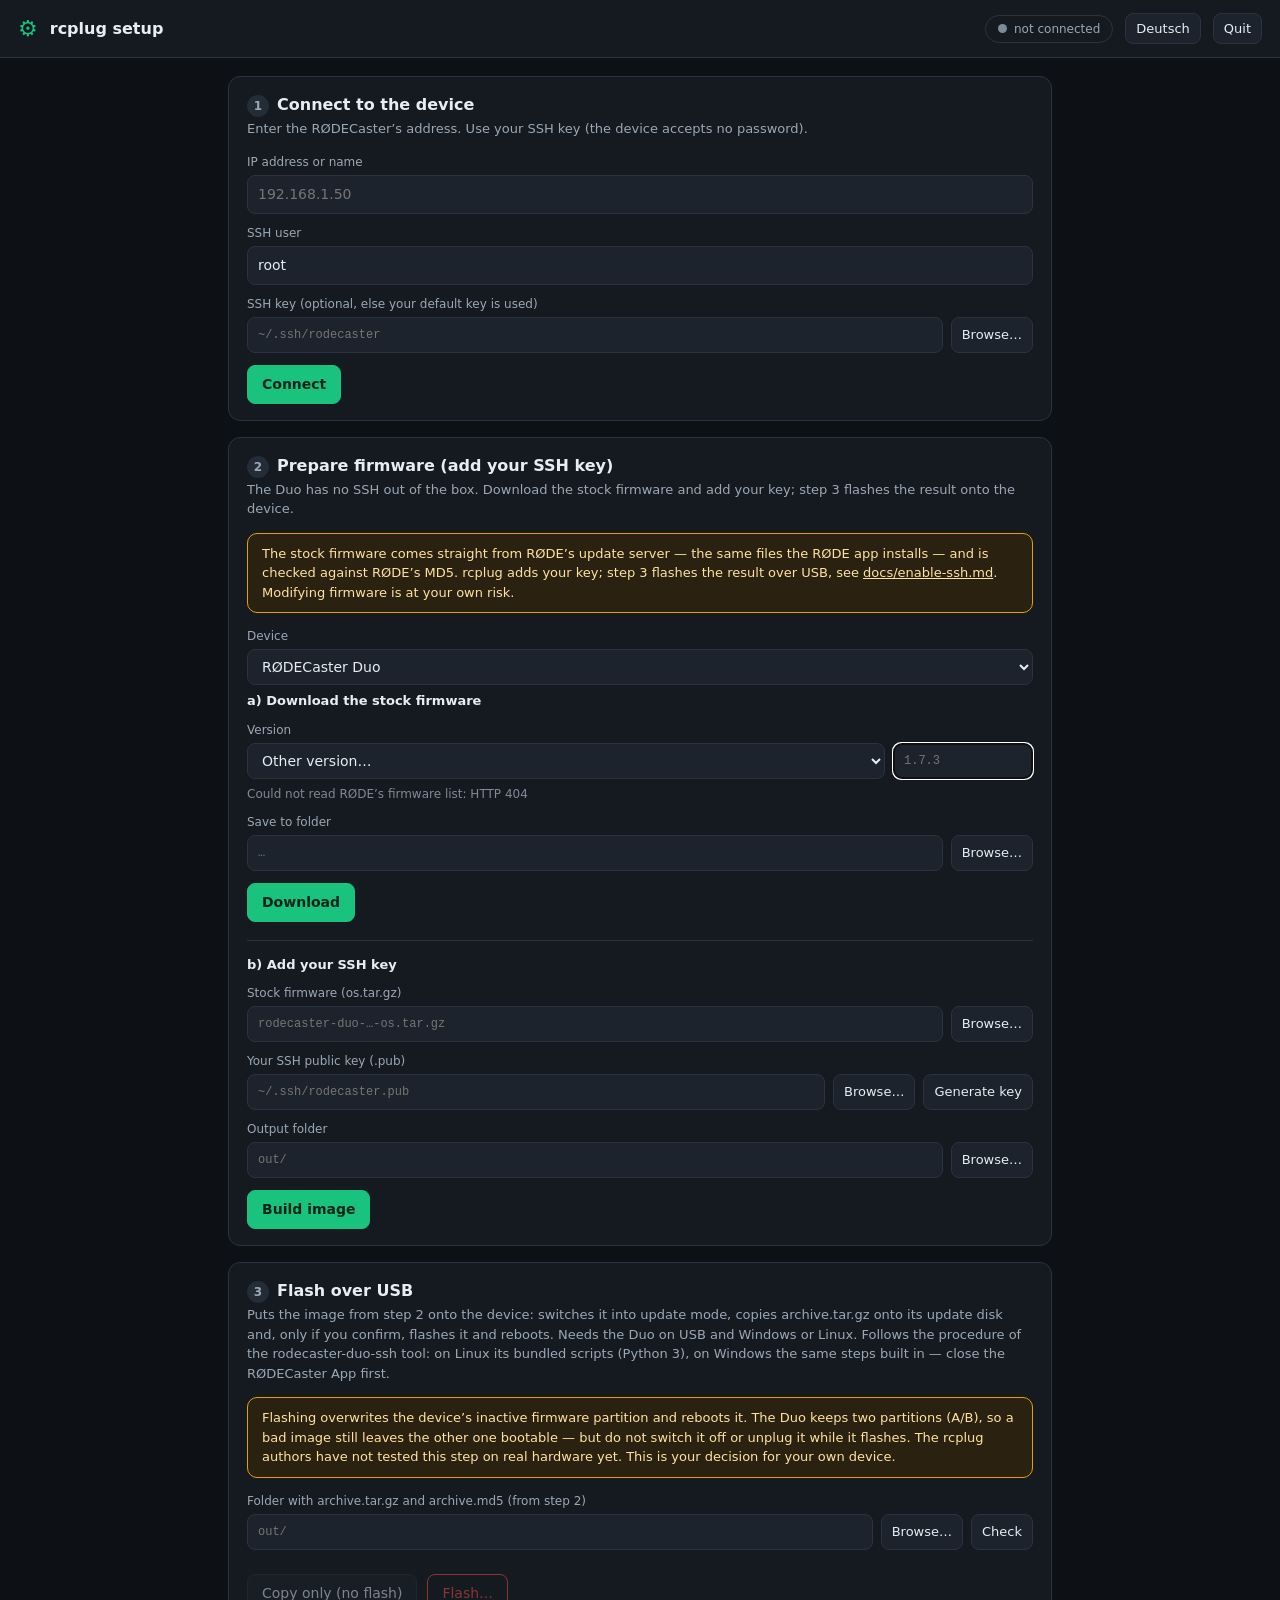
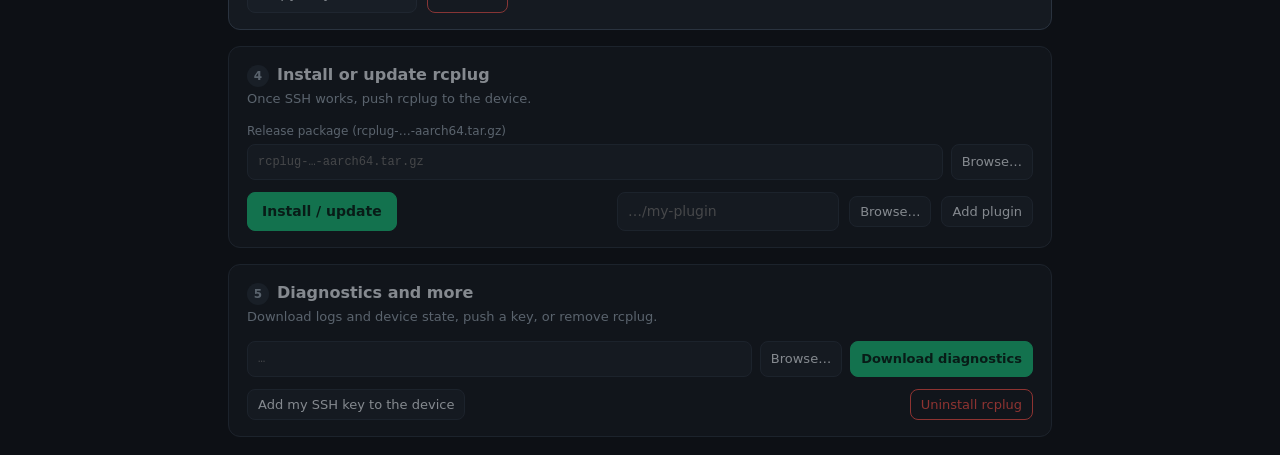
==== commit a3ae22b6: "Fixes from end-to-end tests of every tool and option Nothing was flashed; the setup window, the wiza" ====
--- a/cmd/rcplug-setup/web/index.html
+++ b/cmd/rcplug-setup/web/index.html
@@ -153,7 +153,7 @@
     <div class="row">
       <button class="primary" id="btnInstall" data-t="install"></button>
       <span class="spacer"></span>
-      <input type="text" id="pluginDir" placeholder="…/my-plugin" style="flex:1;min-width:140px">
+      <input type="text" id="pluginDir" placeholder="…/my-plugin" aria-label="plugin folder" style="flex:1;min-width:140px">
       <button class="small" data-browse="pluginDir" data-mode="dir" data-t="browse"></button>
       <button class="small" id="btnPlugin" data-t="addPlugin"></button>
     </div>
@@ -272,7 +272,8 @@
 async function api(path, body) {
   const r = await fetch('api/' + path, {
     method: body === undefined ? 'GET' : 'POST',
-    headers: { 'X-Setup-Token': TOKEN, ...(body !== undefined ? { 'Content-Type': 'application/json' } : {}) },
+    // The server's messages follow the page's language.
+    headers: { 'X-Setup-Token': TOKEN, 'X-Setup-Lang': lang, ...(body !== undefined ? { 'Content-Type': 'application/json' } : {}) },
     body: body === undefined ? undefined : JSON.stringify(body),
   });
   const d = await r.json().catch(() => ({}));
@@ -290,7 +291,7 @@
   $('#lang').textContent = t('langName');
   $('#quit').textContent = t('quit');
   const g = document.getElementById('guideLink');
-  if (g) g.addEventListener('click', (e) => { e.preventDefault(); showLog('#cfwLog', 'docs/enable-ssh.md'); });
+  if (g) { g.href = 'https://github.com/Hustenreizjuengling/rcplug-toolkit/blob/main/docs/enable-ssh.md'; g.target = '_blank'; g.rel = 'noopener'; }
 }
 
 function showLog(sel, text, cls) {
@@ -306,6 +307,8 @@
   $('#statusText').textContent = on ? t('connected') : t('notConnected');
   $('#cardInstall').classList.toggle('off', !on);
   $('#cardMore').classList.toggle('off', !on);
+  // "Connect to the device first" from before is outdated now.
+  if (on) document.querySelectorAll('.log').forEach((el) => { if (el.textContent === t('needConnectFirst')) el.hidden = true; });
 }
 
 async function withButton(btn, logSel, fn) {
@@ -481,11 +484,13 @@
         $('#fwBar').firstElementChild.style.width = '100%';
       } else {
         showLog('#fwLog', p.failure === 'cancelled' ? t('fwCancelled') : '✗ ' + p.failure, 'err');
+        $('#fwBar').hidden = true; $('#fwBarText').hidden = true; // no half-full bar under an error
       }
       break;
     }
   } catch (e) {
     showLog('#fwLog', '✗ ' + e.message, 'err');
+    $('#fwBar').hidden = true; $('#fwBarText').hidden = true;
   } finally {
     btn.disabled = false; $('#btnFwCancel').hidden = true;
   }
@@ -622,6 +627,15 @@
   try {
     const env = await api('env');
     if (env.defaultPayload) $('#payload').value = env.defaultPayload;
+    // From the command line (--host, --user, --key, --payload).
+    if (env.host) $('#host').value = env.host;
+    if (env.user) $('#user').value = env.user;
+    if (env.key) $('#connKey').value = env.key;
+    if (env.connected) { // the page was reloaded; the connection is still there
+      setConnected(true);
+      showLog('#connLog', t('connected') + ': ' + env.connected.target, 'ok');
+      connectedDevice = env.connected.device || null;
+    }
     if (env.home) { $('#cfwOut').value = (env.cwd || env.home); $('#diagDir').value = (env.cwd || env.home); $('#fwDir').value = (env.cwd || env.home); $('#flashDir').value = (env.cwd || env.home); }
     if (env.flash === false) { $('#flashOS').hidden = false; $('#flashOS').textContent = t('flashUnsupported'); }
   } catch (e) {}
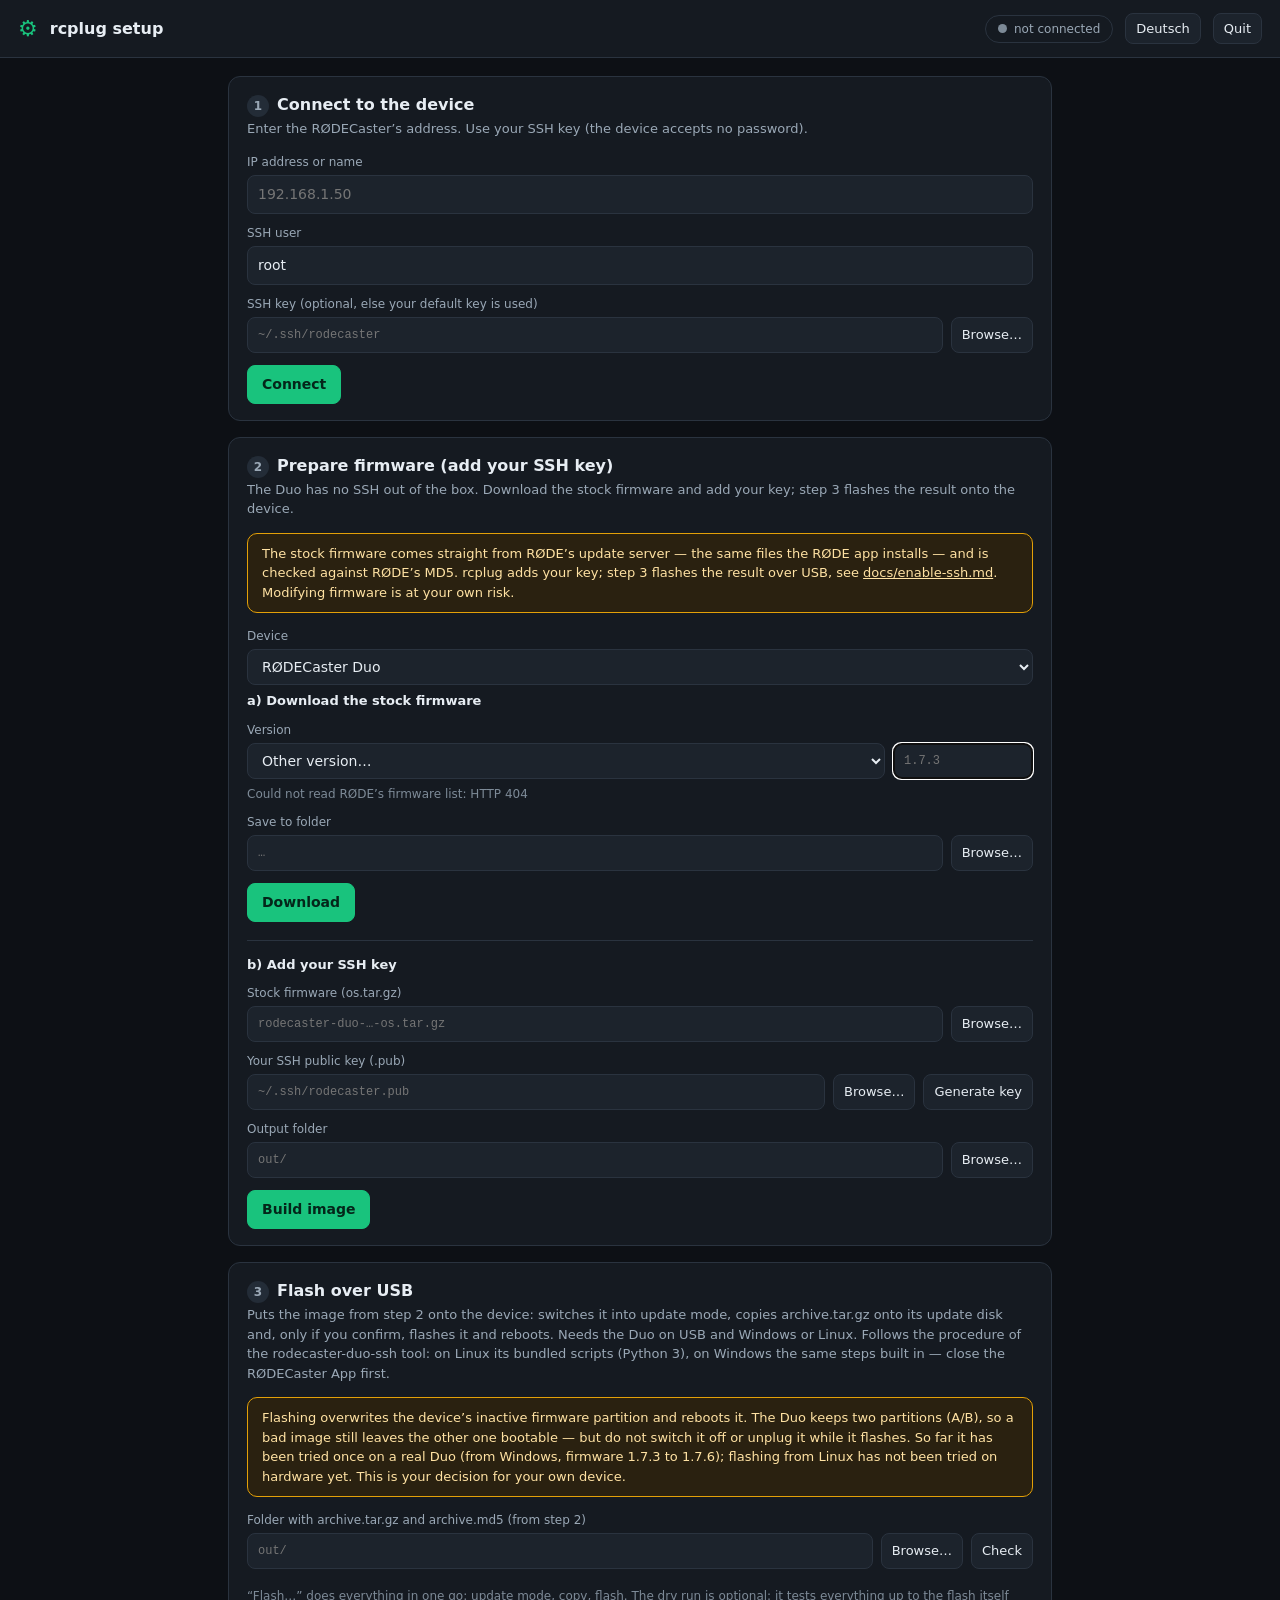
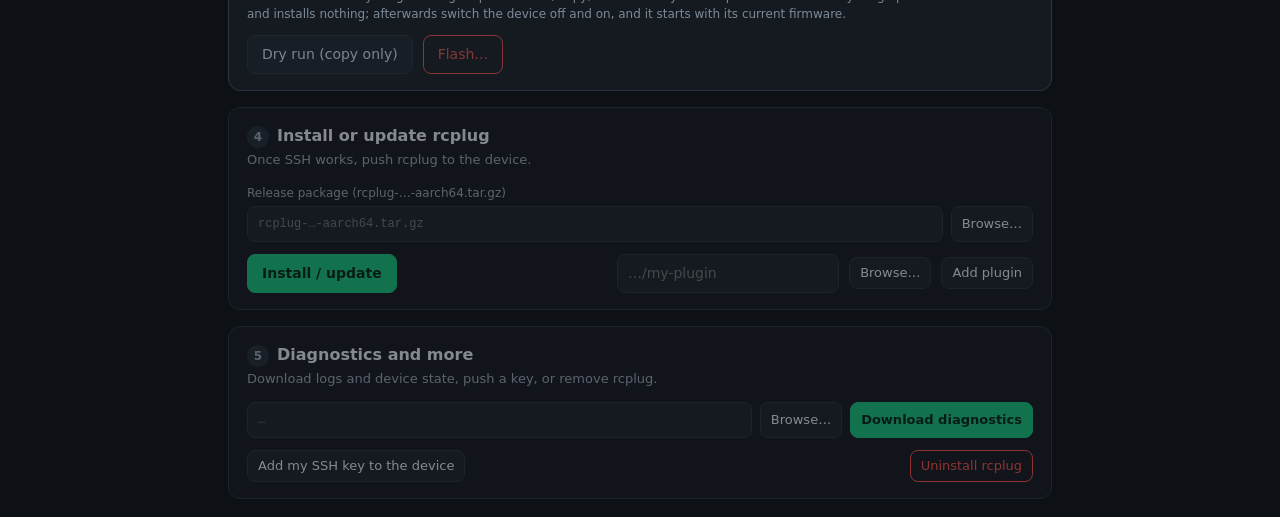
==== commit 8044a88f: "Flashing worked from Windows on a real Duo; clearer dry run; shorter serials in logs - READMEs, docs" ====
--- a/cmd/rcplug-setup/web/index.html
+++ b/cmd/rcplug-setup/web/index.html
@@ -141,6 +141,7 @@
     <ul class="checks" id="flashChecks" hidden></ul>
     <p class="hint" id="flashState"></p>
     <div class="log" id="flashUdev" hidden></div>
+    <p class="hint" data-t="flashHow"></p>
     <div class="row"><button id="btnStage" data-t="flashStage" disabled></button><button class="danger" id="btnFlash" data-t="flashGo" disabled></button></div>
     <div class="log" id="flashLog" hidden></div>
   </section>
@@ -217,16 +218,17 @@
     quit: 'Quit', langName: 'Deutsch', confirmUninstall: 'Remove rcplug and all plugin data from the device?',
     genDone: 'Key created. Public key:', built: 'Image ready:', flashNext: 'Next: flash it in step 3.', needConnectFirst: 'Connect to the device first (step 1).',
     flashTitle: 'Flash over USB', flashDesc: 'Puts the image from step 2 onto the device: switches it into update mode, copies archive.tar.gz onto its update disk and, only if you confirm, flashes it and reboots. Needs the Duo on USB and Windows or Linux. Follows the procedure of the rodecaster-duo-ssh tool: on Linux its bundled scripts (Python 3), on Windows the same steps built in — close the RØDECaster App first.',
-    flashBanner: 'Flashing overwrites the device’s inactive firmware partition and reboots it. The Duo keeps two partitions (A/B), so a bad image still leaves the other one bootable — but do not switch it off or unplug it while it flashes. The rcplug authors have not tested this step on real hardware yet. This is your decision for your own device.',
+    flashBanner: 'Flashing overwrites the device’s inactive firmware partition and reboots it. The Duo keeps two partitions (A/B), so a bad image still leaves the other one bootable — but do not switch it off or unplug it while it flashes. So far it has been tried once on a real Duo (from Windows, firmware 1.7.3 to 1.7.6); flashing from Linux has not been tried on hardware yet. This is your decision for your own device.',
     flashDir: 'Folder with archive.tar.gz and archive.md5 (from step 2)', flashCheck: 'Check', flashChecking: 'Checking the archive and the device…',
     ckSystem: 'System', ckArchive: 'Archive', ckImage: 'Image', ckDevice: 'Device on USB', ckAccess: 'HID access', ckMount: 'Update disk', ckPython: 'Python', ckApp: 'RØDE app', keysWord: 'SSH key(s)',
     flashReady: 'Ready. Nothing has been sent to the device yet.', flashNotReady: 'Not ready yet: fix the items marked ✗, then check again.',
     flashUnsupported: 'Flashing works on Windows and Linux with the device on USB, not on this system yet. Here you can check the folder; then run rcplug-setup (or rcplug-flash) on a Windows or Linux computer.',
     flashUdev: 'Your user may not talk to the device yet. Install the udev rule once (in a terminal), unplug and replug the device, then check again:',
-    flashStage: 'Copy only (no flash)', flashGo: 'Flash…', confirmStage: 'Switch the device into update mode (audio stops) and copy the archive onto it? Nothing is flashed.',
+    flashStage: 'Dry run (copy only)', flashGo: 'Flash…', confirmStage: 'Dry run: switch the device into update mode (audio stops) and copy the archive onto it? Nothing is flashed. Afterwards switch the device off and on again.',
+    flashHow: '“Flash…” does everything in one go: update mode, copy, flash. The dry run is optional: it tests everything up to the flash itself and installs nothing; afterwards switch the device off and on, and it starts with its current firmware.',
     flashConfirmTitle: 'Flash the firmware now?', flashConfirmText: 'The device writes this image to its inactive partition and reboots. Keep it switched on and connected until it has restarted (a few minutes). Once started, this cannot be stopped.',
     flashTypeWord: 'Type flash to confirm', flashNow: 'Flash now', flashRunning: 'running — do not close this window, switch the device off or unplug it',
-    flashStaged: 'Copied onto the device; nothing was flashed. The device stays in update mode: switch it off and on again before the next run.',
+    flashStaged: 'Dry run done: the archive reached the device; nothing was flashed. Now switch the device off and on again: it starts unchanged with its current firmware (restarting installs nothing). To flash, check again and use “Flash…”, which copies once more and flashes.',
     flashDone: 'Flash command sent. The device now writes the firmware and reboots (a few minutes) — leave it on. Then connect in step 1 with your private key. The device has a new SSH host key afterwards; if ssh complains about it: ssh-keygen -R <address>',
     flashFailed: 'The run failed:', flashStuck: 'If the device stays in update mode, switch it off and on again.', flashLost: 'Lost contact with the setup program.',
   },
@@ -249,16 +251,17 @@
     quit: 'Beenden', langName: 'English', confirmUninstall: 'rcplug und alle Plugin-Daten vom Gerät entfernen?',
     genDone: 'Schlüssel erstellt. Öffentlicher Schlüssel:', built: 'Abbild fertig:', flashNext: 'Weiter: in Schritt 3 flashen.', needConnectFirst: 'Zuerst mit dem Gerät verbinden (Schritt 1).',
     flashTitle: 'Per USB flashen', flashDesc: 'Bringt das Abbild aus Schritt 2 aufs Gerät: schaltet es in den Update-Modus, kopiert archive.tar.gz auf sein Update-Laufwerk und flasht es – nur nach deiner Bestätigung – mit anschließendem Neustart. Braucht den Duo am USB und Windows oder Linux. Folgt dem Ablauf des Tools rodecaster-duo-ssh: unter Linux mit dessen mitgelieferten Skripten (Python 3), unter Windows mit denselben Schritten eingebaut – vorher die RØDECaster App schließen.',
-    flashBanner: 'Flashen überschreibt die inaktive Firmware-Partition des Geräts und startet es neu. Der Duo hat zwei Partitionen (A/B), ein fehlerhaftes Abbild lässt die andere also startfähig – trotzdem das Gerät beim Flashen nicht ausschalten oder abziehen. Die rcplug-Autoren haben diesen Schritt noch nicht an echter Hardware getestet. Das ist deine Entscheidung für dein eigenes Gerät.',
+    flashBanner: 'Flashen überschreibt die inaktive Firmware-Partition des Geräts und startet es neu. Der Duo hat zwei Partitionen (A/B), ein fehlerhaftes Abbild lässt die andere also startfähig – trotzdem das Gerät beim Flashen nicht ausschalten oder abziehen. Bisher wurde das einmal an einem echten Duo ausprobiert (von Windows aus, Firmware 1.7.3 auf 1.7.6); vom Linux-Rechner aus wurde noch nicht an echter Hardware geflasht. Das ist deine Entscheidung für dein eigenes Gerät.',
     flashDir: 'Ordner mit archive.tar.gz und archive.md5 (aus Schritt 2)', flashCheck: 'Prüfen', flashChecking: 'Prüfe Archiv und Gerät…',
     ckSystem: 'System', ckArchive: 'Archiv', ckImage: 'Abbild', ckDevice: 'Gerät am USB', ckAccess: 'HID-Zugriff', ckMount: 'Update-Laufwerk', ckPython: 'Python', ckApp: 'RØDE-App', keysWord: 'SSH-Schlüssel',
     flashReady: 'Bereit. Bisher wurde nichts an das Gerät gesendet.', flashNotReady: 'Noch nicht bereit: die mit ✗ markierten Punkte beheben, dann erneut prüfen.',
     flashUnsupported: 'Flashen geht unter Windows und Linux mit dem Gerät am USB, auf diesem System noch nicht. Hier kannst du den Ordner prüfen; dann rcplug-setup (oder rcplug-flash) auf einem Windows- oder Linux-Rechner starten.',
     flashUdev: 'Dein Benutzer darf noch nicht mit dem Gerät sprechen. Einmalig die udev-Regel installieren (im Terminal), das Gerät ab- und wieder anstecken, dann erneut prüfen:',
-    flashStage: 'Nur kopieren (nicht flashen)', flashGo: 'Flashen…', confirmStage: 'Das Gerät in den Update-Modus schalten (Audio stoppt) und das Archiv daraufkopieren? Es wird nichts geflasht.',
+    flashStage: 'Probelauf (nur kopieren)', flashGo: 'Flashen…', confirmStage: 'Probelauf: das Gerät in den Update-Modus schalten (Audio stoppt) und das Archiv daraufkopieren? Es wird nichts geflasht. Danach das Gerät aus- und wieder einschalten.',
+    flashHow: '„Flashen…“ macht alles in einem Durchgang: Update-Modus, kopieren, flashen. Der Probelauf ist freiwillig: Er testet alles bis vor das Flashen und installiert nichts; danach das Gerät aus- und wieder einschalten, es startet mit seiner bisherigen Firmware.',
     flashConfirmTitle: 'Firmware jetzt flashen?', flashConfirmText: 'Das Gerät schreibt dieses Abbild in seine inaktive Partition und startet neu. Lass es eingeschaltet und angeschlossen, bis es neu gestartet ist (einige Minuten). Einmal gestartet, lässt sich das nicht abbrechen.',
     flashTypeWord: 'Zur Bestätigung flash eintippen', flashNow: 'Jetzt flashen', flashRunning: 'läuft – dieses Fenster nicht schließen, das Gerät nicht ausschalten oder abziehen',
-    flashStaged: 'Aufs Gerät kopiert; es wurde nichts geflasht. Das Gerät bleibt im Update-Modus: vor dem nächsten Durchlauf aus- und wieder einschalten.',
+    flashStaged: 'Probelauf fertig: Das Archiv ist auf dem Gerät angekommen, geflasht wurde nichts. Jetzt das Gerät aus- und wieder einschalten: Es startet unverändert mit seiner bisherigen Firmware (ein Neustart installiert nichts). Zum Flashen danach erneut „Prüfen“ und „Flashen…“ – das kopiert noch einmal und flasht.',
     flashDone: 'Flash-Befehl gesendet. Das Gerät schreibt jetzt die Firmware und startet neu (einige Minuten) – eingeschaltet lassen. Danach in Schritt 1 mit deinem privaten Schlüssel verbinden. Das Gerät hat dann einen neuen SSH-Host-Key; falls ssh sich darüber beschwert: ssh-keygen -R <adresse>',
     flashFailed: 'Der Vorgang ist fehlgeschlagen:', flashStuck: 'Falls das Gerät im Update-Modus bleibt, aus- und wieder einschalten.', flashLost: 'Verbindung zum Setup-Programm verloren.',
   },
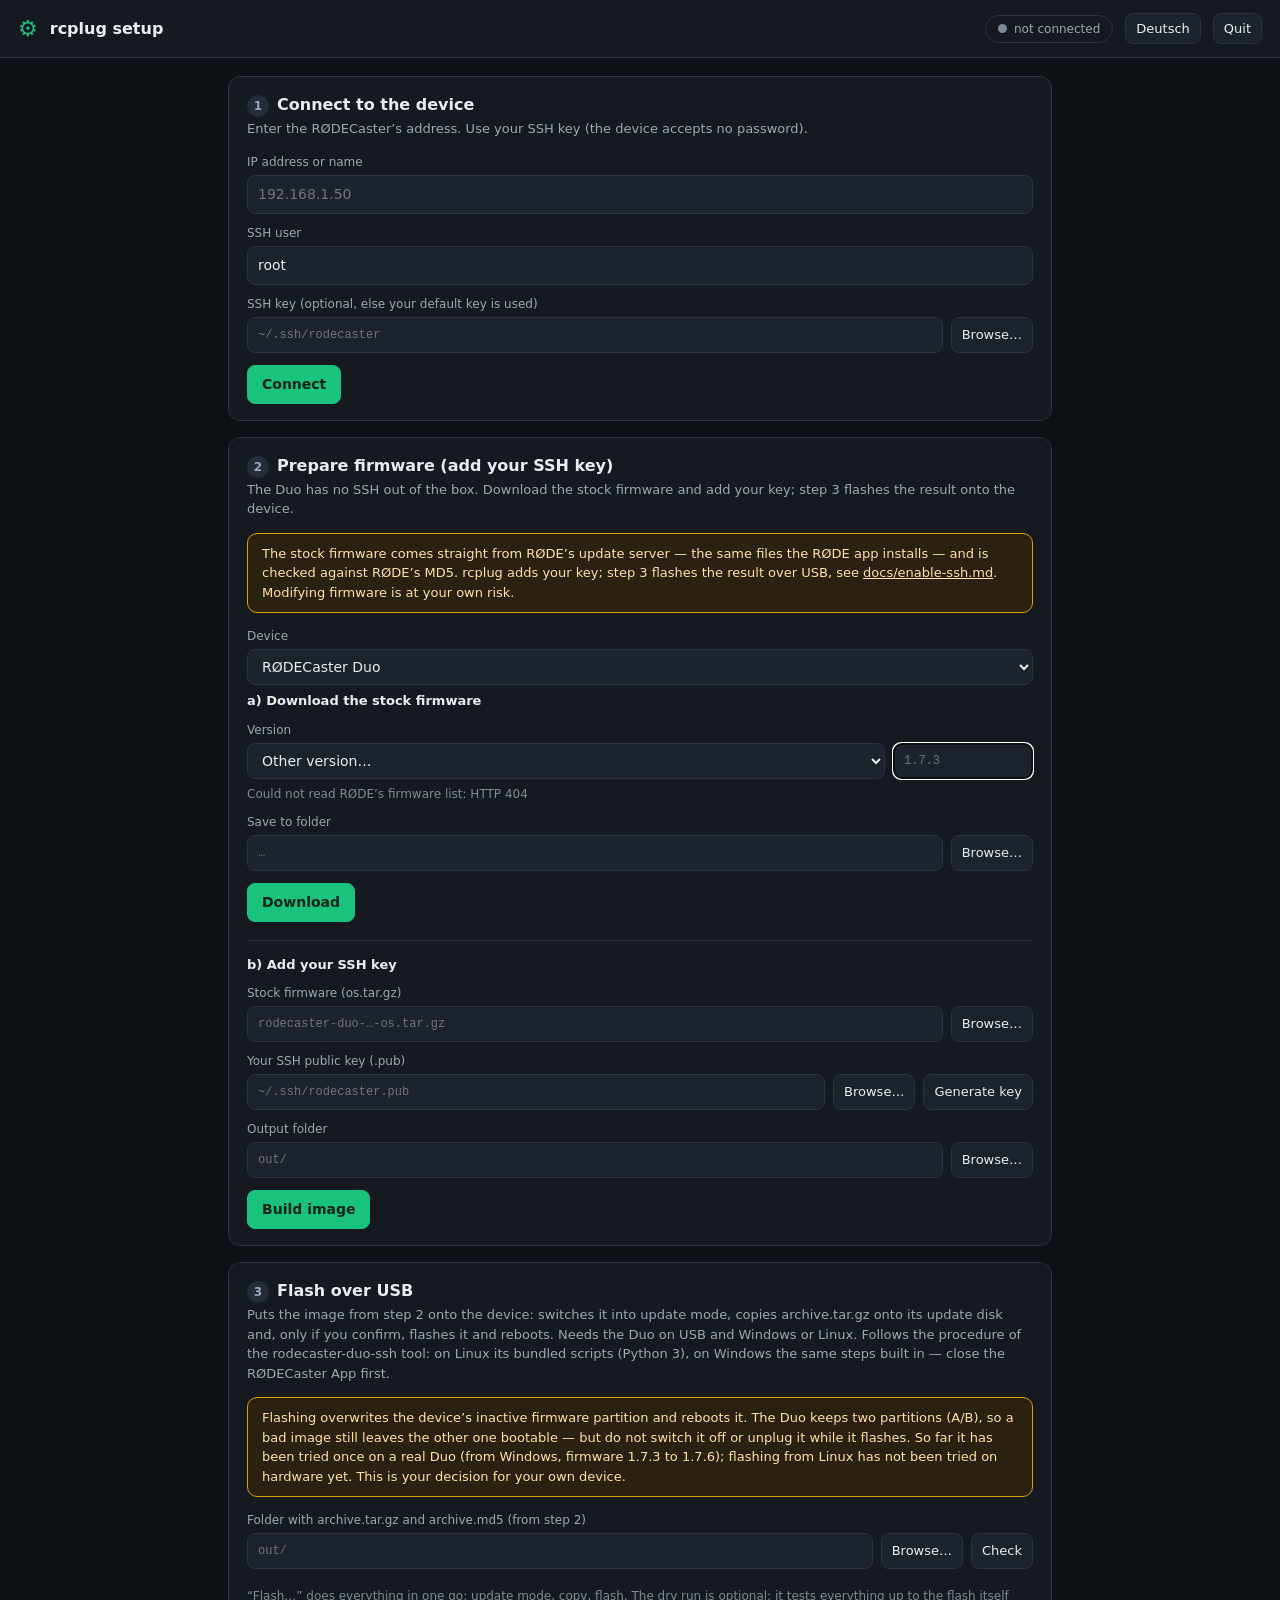
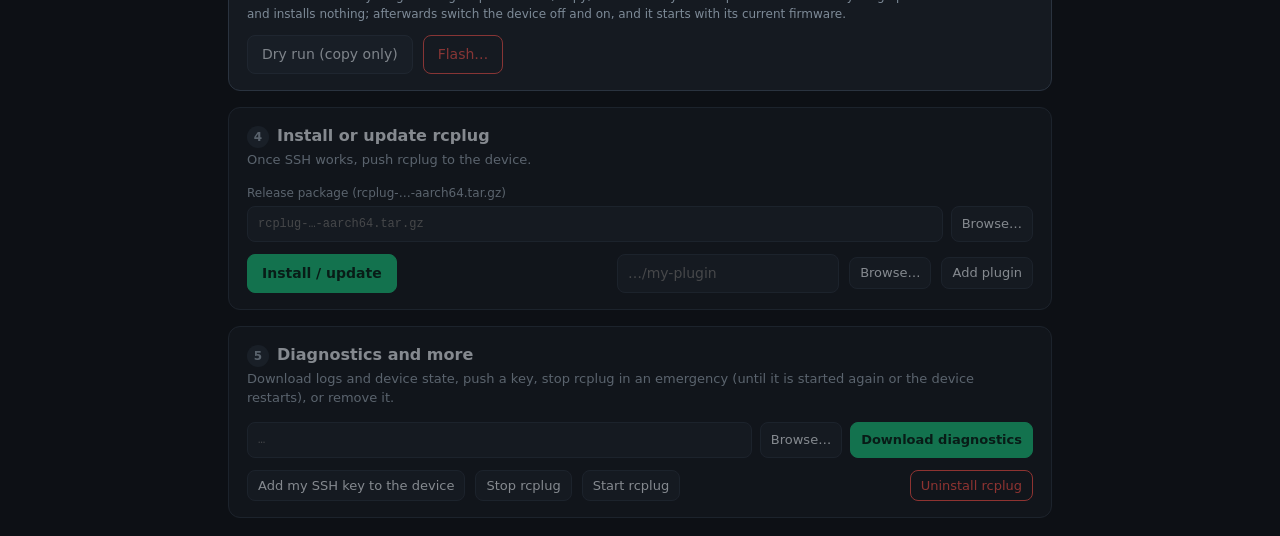
==== commit ea8284f6: "Stop and start rcplug without a shell The emergency brake used to be "ssh root@<ip> /etc/init.d/rcpl" ====
--- a/cmd/rcplug-setup/web/index.html
+++ b/cmd/rcplug-setup/web/index.html
@@ -167,6 +167,8 @@
     <div class="filerow"><input type="text" id="diagDir" placeholder="…"><button class="small" data-browse="diagDir" data-mode="dir" data-t="browse"></button><button class="small primary" id="btnDiag" data-t="diag"></button></div>
     <div class="row">
       <button class="small" id="btnPushKey" data-t="pushKey"></button>
+      <button class="small" id="btnStop" data-t="stopRcplug"></button>
+      <button class="small" id="btnStart" data-t="startRcplug"></button>
       <span class="spacer"></span>
       <button class="small danger" id="btnUninstall" data-t="uninstall"></button>
     </div>
@@ -212,7 +214,7 @@
     fwSaved: 'Saved and verified:', fwReused: 'Already downloaded and intact:', fwCancelled: 'Download cancelled.',
     cfwKeyTitle: 'b) Add your SSH key', cfwRootfs: 'Stock firmware (os.tar.gz)', cfwKey: 'Your SSH public key (.pub)', genKey: 'Generate key', cfwOut: 'Output folder', cfwBuild: 'Build image',
     installTitle: 'Install or update rcplug', installDesc: 'Once SSH works, push rcplug to the device.', payload: 'Release package (rcplug-…-aarch64.tar.gz)', install: 'Install / update', addPlugin: 'Add plugin',
-    moreTitle: 'Diagnostics and more', moreDesc: 'Download logs and device state, push a key, or remove rcplug.', diag: 'Download diagnostics', pushKey: 'Add my SSH key to the device', uninstall: 'Uninstall rcplug',
+    moreTitle: 'Diagnostics and more', moreDesc: 'Download logs and device state, push a key, stop rcplug in an emergency (until it is started again or the device restarts), or remove it.', diag: 'Download diagnostics', pushKey: 'Add my SSH key to the device', uninstall: 'Uninstall rcplug', stopRcplug: 'Stop rcplug', startRcplug: 'Start rcplug',
     connecting: 'connecting…', connected: 'connected', notConnected: 'not connected', failed: 'failed',
     working: 'working…', done: 'done', cancel: 'Cancel', chooseFolder: 'Choose this folder', pickFile: 'Pick a file', pickDir: 'Choose a folder',
     quit: 'Quit', langName: 'Deutsch', confirmUninstall: 'Remove rcplug and all plugin data from the device?',
@@ -245,7 +247,7 @@
     fwSaved: 'Gespeichert und geprüft:', fwReused: 'Schon heruntergeladen und intakt:', fwCancelled: 'Download abgebrochen.',
     cfwKeyTitle: 'b) SSH-Schlüssel einfügen', cfwRootfs: 'Original-Firmware (os.tar.gz)', cfwKey: 'Dein öffentlicher SSH-Schlüssel (.pub)', genKey: 'Schlüssel erzeugen', cfwOut: 'Ausgabeordner', cfwBuild: 'Abbild erstellen',
     installTitle: 'rcplug installieren oder aktualisieren', installDesc: 'Sobald SSH geht, rcplug aufs Gerät bringen.', payload: 'Release-Paket (rcplug-…-aarch64.tar.gz)', install: 'Installieren / aktualisieren', addPlugin: 'Plugin hinzufügen',
-    moreTitle: 'Diagnose und mehr', moreDesc: 'Logs und Gerätezustand herunterladen, Schlüssel hinterlegen oder rcplug entfernen.', diag: 'Diagnose herunterladen', pushKey: 'Meinen SSH-Schlüssel aufs Gerät legen', uninstall: 'rcplug deinstallieren',
+    moreTitle: 'Diagnose und mehr', moreDesc: 'Logs und Gerätezustand herunterladen, Schlüssel hinterlegen, rcplug im Notfall anhalten (bis es wieder gestartet wird oder das Gerät neu startet) oder entfernen.', diag: 'Diagnose herunterladen', pushKey: 'Meinen SSH-Schlüssel aufs Gerät legen', uninstall: 'rcplug deinstallieren', stopRcplug: 'rcplug anhalten', startRcplug: 'rcplug starten',
     connecting: 'verbinde…', connected: 'verbunden', notConnected: 'nicht verbunden', failed: 'fehlgeschlagen',
     working: 'arbeite…', done: 'fertig', cancel: 'Abbrechen', chooseFolder: 'Diesen Ordner wählen', pickFile: 'Datei wählen', pickDir: 'Ordner wählen',
     quit: 'Beenden', langName: 'English', confirmUninstall: 'rcplug und alle Plugin-Daten vom Gerät entfernen?',
@@ -365,6 +367,10 @@
   withButton($('#btnDiag'), '#moreLog', () => api('diagnostics', { dir: $('#diagDir').value.trim() })));
 $('#btnPushKey').addEventListener('click', () => requireConn('#moreLog') &&
   withButton($('#btnPushKey'), '#moreLog', () => api('pushkey', {})));
+$('#btnStop').addEventListener('click', () => requireConn('#moreLog') &&
+  withButton($('#btnStop'), '#moreLog', () => api('stop', {})));
+$('#btnStart').addEventListener('click', () => requireConn('#moreLog') &&
+  withButton($('#btnStart'), '#moreLog', () => api('start', {})));
 $('#btnUninstall').addEventListener('click', () => {
   if (!requireConn('#moreLog')) return;
   if (!confirm(t('confirmUninstall'))) return;
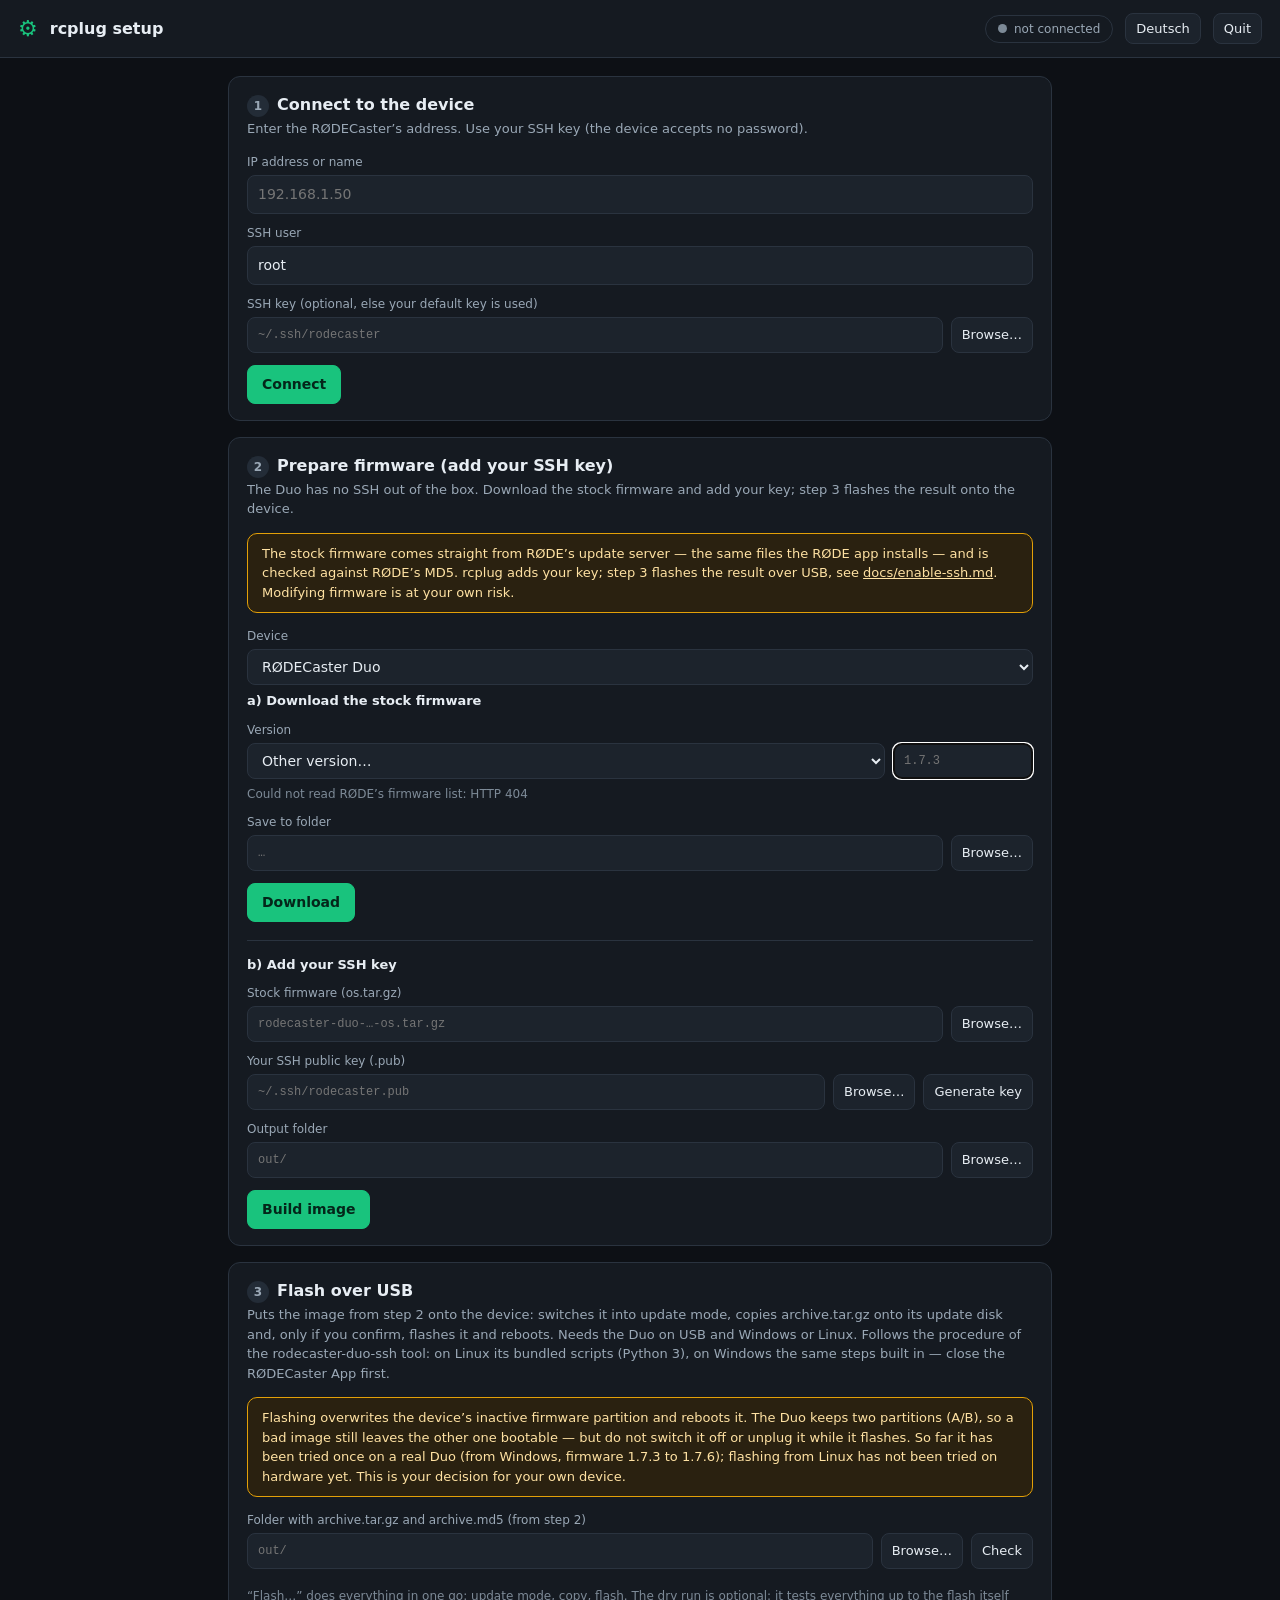
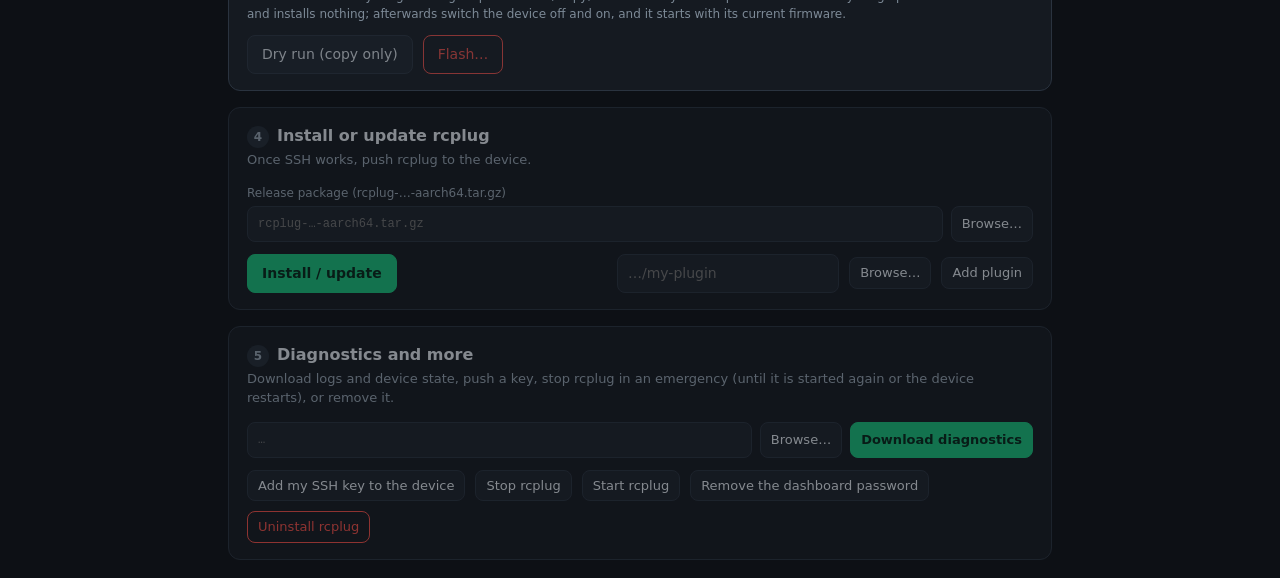
==== commit ebd5cceb: "Remove the dashboard password without a shell; the wizard accepts a protected dashboard rcplug-setup" ====
--- a/cmd/rcplug-setup/web/index.html
+++ b/cmd/rcplug-setup/web/index.html
@@ -169,6 +169,7 @@
       <button class="small" id="btnPushKey" data-t="pushKey"></button>
       <button class="small" id="btnStop" data-t="stopRcplug"></button>
       <button class="small" id="btnStart" data-t="startRcplug"></button>
+      <button class="small" id="btnResetAccess" data-t="resetAccess"></button>
       <span class="spacer"></span>
       <button class="small danger" id="btnUninstall" data-t="uninstall"></button>
     </div>
@@ -214,7 +215,7 @@
     fwSaved: 'Saved and verified:', fwReused: 'Already downloaded and intact:', fwCancelled: 'Download cancelled.',
     cfwKeyTitle: 'b) Add your SSH key', cfwRootfs: 'Stock firmware (os.tar.gz)', cfwKey: 'Your SSH public key (.pub)', genKey: 'Generate key', cfwOut: 'Output folder', cfwBuild: 'Build image',
     installTitle: 'Install or update rcplug', installDesc: 'Once SSH works, push rcplug to the device.', payload: 'Release package (rcplug-…-aarch64.tar.gz)', install: 'Install / update', addPlugin: 'Add plugin',
-    moreTitle: 'Diagnostics and more', moreDesc: 'Download logs and device state, push a key, stop rcplug in an emergency (until it is started again or the device restarts), or remove it.', diag: 'Download diagnostics', pushKey: 'Add my SSH key to the device', uninstall: 'Uninstall rcplug', stopRcplug: 'Stop rcplug', startRcplug: 'Start rcplug',
+    moreTitle: 'Diagnostics and more', moreDesc: 'Download logs and device state, push a key, stop rcplug in an emergency (until it is started again or the device restarts), or remove it.', diag: 'Download diagnostics', pushKey: 'Add my SSH key to the device', uninstall: 'Uninstall rcplug', stopRcplug: 'Stop rcplug', startRcplug: 'Start rcplug', resetAccess: 'Remove the dashboard password', confirmResetAccess: 'Remove the password of the device\'s dashboard? Everyone on the network can then use it again until a new one is set.',
     connecting: 'connecting…', connected: 'connected', notConnected: 'not connected', failed: 'failed',
     working: 'working…', done: 'done', cancel: 'Cancel', chooseFolder: 'Choose this folder', pickFile: 'Pick a file', pickDir: 'Choose a folder',
     quit: 'Quit', langName: 'Deutsch', confirmUninstall: 'Remove rcplug and all plugin data from the device?',
@@ -247,7 +248,7 @@
     fwSaved: 'Gespeichert und geprüft:', fwReused: 'Schon heruntergeladen und intakt:', fwCancelled: 'Download abgebrochen.',
     cfwKeyTitle: 'b) SSH-Schlüssel einfügen', cfwRootfs: 'Original-Firmware (os.tar.gz)', cfwKey: 'Dein öffentlicher SSH-Schlüssel (.pub)', genKey: 'Schlüssel erzeugen', cfwOut: 'Ausgabeordner', cfwBuild: 'Abbild erstellen',
     installTitle: 'rcplug installieren oder aktualisieren', installDesc: 'Sobald SSH geht, rcplug aufs Gerät bringen.', payload: 'Release-Paket (rcplug-…-aarch64.tar.gz)', install: 'Installieren / aktualisieren', addPlugin: 'Plugin hinzufügen',
-    moreTitle: 'Diagnose und mehr', moreDesc: 'Logs und Gerätezustand herunterladen, Schlüssel hinterlegen, rcplug im Notfall anhalten (bis es wieder gestartet wird oder das Gerät neu startet) oder entfernen.', diag: 'Diagnose herunterladen', pushKey: 'Meinen SSH-Schlüssel aufs Gerät legen', uninstall: 'rcplug deinstallieren', stopRcplug: 'rcplug anhalten', startRcplug: 'rcplug starten',
+    moreTitle: 'Diagnose und mehr', moreDesc: 'Logs und Gerätezustand herunterladen, Schlüssel hinterlegen, rcplug im Notfall anhalten (bis es wieder gestartet wird oder das Gerät neu startet) oder entfernen.', diag: 'Diagnose herunterladen', pushKey: 'Meinen SSH-Schlüssel aufs Gerät legen', uninstall: 'rcplug deinstallieren', stopRcplug: 'rcplug anhalten', startRcplug: 'rcplug starten', resetAccess: 'Dashboard-Passwort entfernen', confirmResetAccess: 'Das Passwort des Dashboards auf dem Gerät entfernen? Dann kann es wieder jeder im Netzwerk benutzen, bis ein neues gesetzt ist.',
     connecting: 'verbinde…', connected: 'verbunden', notConnected: 'nicht verbunden', failed: 'fehlgeschlagen',
     working: 'arbeite…', done: 'fertig', cancel: 'Abbrechen', chooseFolder: 'Diesen Ordner wählen', pickFile: 'Datei wählen', pickDir: 'Ordner wählen',
     quit: 'Beenden', langName: 'English', confirmUninstall: 'rcplug und alle Plugin-Daten vom Gerät entfernen?',
@@ -371,6 +372,11 @@
   withButton($('#btnStop'), '#moreLog', () => api('stop', {})));
 $('#btnStart').addEventListener('click', () => requireConn('#moreLog') &&
   withButton($('#btnStart'), '#moreLog', () => api('start', {})));
+$('#btnResetAccess').addEventListener('click', () => {
+  if (!requireConn('#moreLog')) return;
+  if (!confirm(t('confirmResetAccess'))) return;
+  withButton($('#btnResetAccess'), '#moreLog', () => api('resetaccess', {}));
+});
 $('#btnUninstall').addEventListener('click', () => {
   if (!requireConn('#moreLog')) return;
   if (!confirm(t('confirmUninstall'))) return;
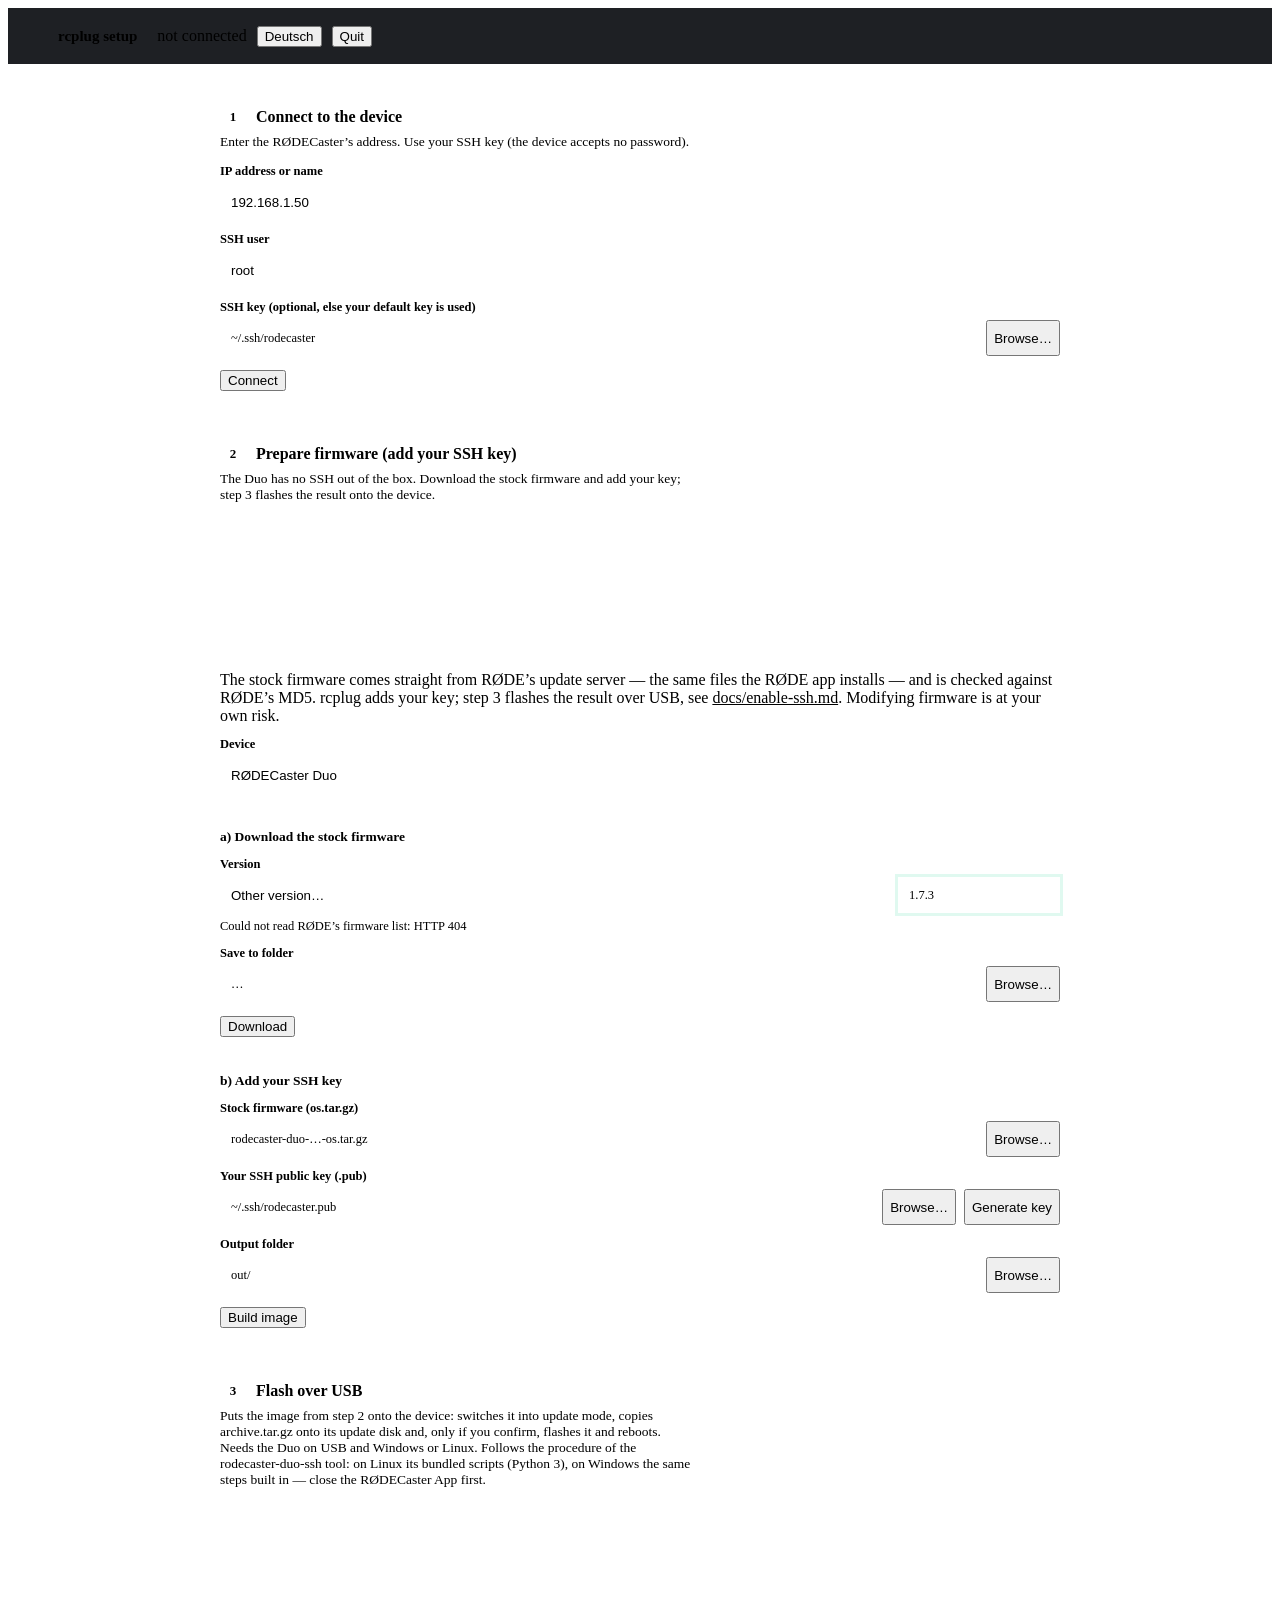
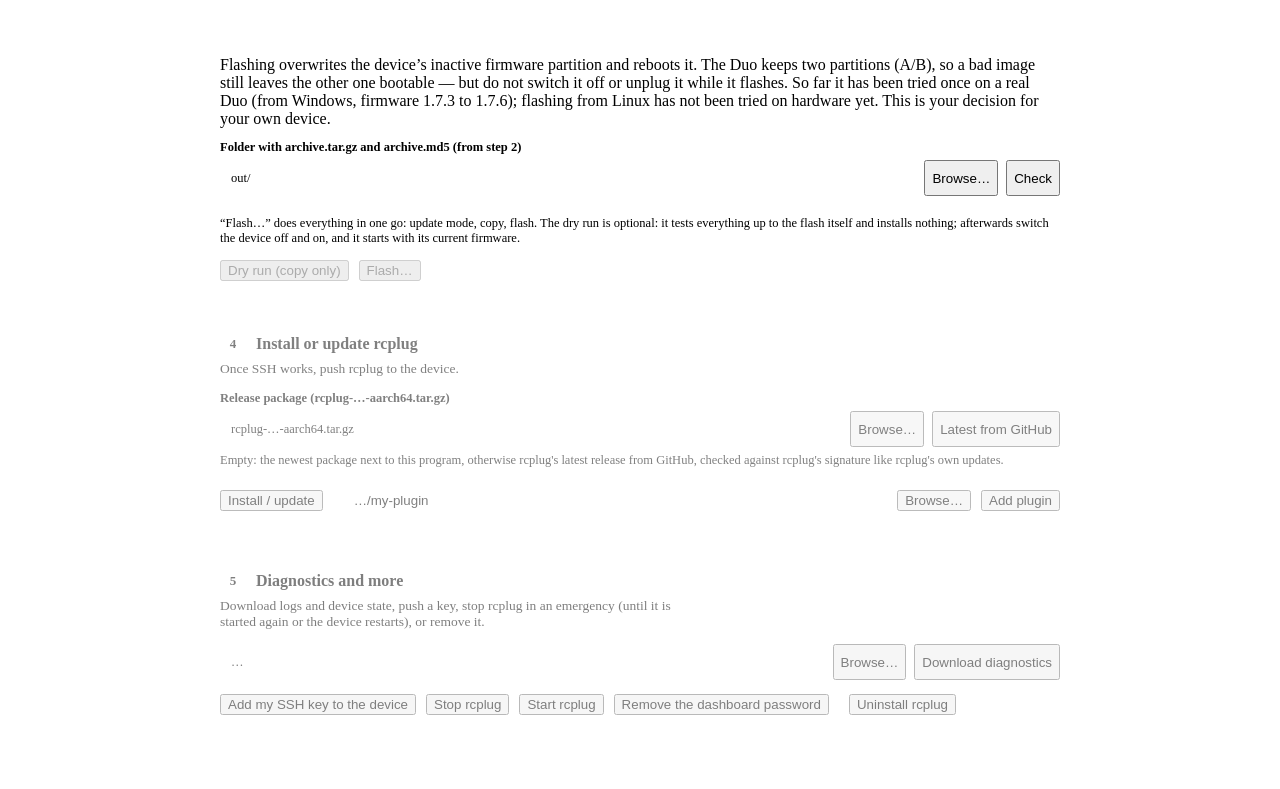
==== commit 68b22b48: "The firmware step in the browser, the setup window in rcplug's look A static site on GitHub Pages (w" ====
--- a/cmd/rcplug-setup/web/index.html
+++ b/cmd/rcplug-setup/web/index.html
@@ -5,73 +5,59 @@
 <meta name="viewport" content="width=device-width, initial-scale=1">
 <title>rcplug setup</title>
 <link rel="icon" href="data:image/svg+xml,%3Csvg xmlns=%22http://www.w3.org/2000/svg%22 viewBox=%220 0 16 16%22%3E%3Ctext y=%2213%22 font-size=%2214%22%3E%E2%9A%99%3C/text%3E%3C/svg%3E">
+<link rel="stylesheet" href="ui/rcplug.css">
 <style>
-  :root{
-    --bg:#0d1015; --panel:#151a21; --panel2:#1c232c; --panel3:#232c37; --line:#2a333f;
-    --fg:#e7edf3; --muted:#9aa8b6; --dim:#7d8a97; --accent:#19c37d; --accent-ink:#04261a;
-    --amber:#e3a008; --red:#f85149; --blue:#2f81f7; --radius:12px;
-    --mono:ui-monospace,SFMono-Regular,Menlo,Consolas,monospace;
-  }
-  *{box-sizing:border-box}
-  html,body{margin:0;background:var(--bg);color:var(--fg);font:14px/1.5 system-ui,-apple-system,"Segoe UI",Roboto,sans-serif}
-  .top{display:flex;align-items:center;gap:12px;padding:12px 18px;background:var(--panel);border-bottom:1px solid var(--line);position:sticky;top:0;z-index:5}
-  .top .logo{font-size:22px;color:var(--accent)} .top h1{font-size:16px;margin:0;font-weight:650}
-  .spacer{flex:1}
-  .pill{display:flex;align-items:center;gap:7px;font-size:12px;color:var(--muted);border:1px solid var(--line);border-radius:20px;padding:4px 12px}
-  .pill .dot{width:9px;height:9px;border-radius:50%;background:var(--dim)}
-  .pill.ok{color:var(--fg)} .pill.ok .dot{background:var(--accent);box-shadow:0 0 8px var(--accent)}
-  .pill.bad{color:#ffb3ae;border-color:var(--red)} .pill.bad .dot{background:var(--red)}
-  main{max-width:860px;margin:0 auto;padding:18px;display:grid;grid-template-columns:minmax(0,1fr);gap:16px}
-  .card{background:var(--panel);border:1px solid var(--line);border-radius:var(--radius);padding:16px 18px}
-  .card.off{opacity:.55;pointer-events:none}
-  .card h2{margin:0 0 2px;font-size:16px} .card .desc{color:var(--muted);font-size:13px;margin:0 0 14px}
-  .step{display:inline-flex;align-items:center;justify-content:center;width:22px;height:22px;border-radius:50%;background:var(--panel3);color:var(--muted);font-size:12px;margin-right:8px}
-  label{display:block;font-size:12px;color:var(--muted);margin:10px 0 4px}
-  input[type=text],select{width:100%;background:var(--panel2);color:var(--fg);border:1px solid var(--line);border-radius:8px;padding:8px 10px;font:inherit}
-  .sub{font-size:13px;font-weight:650;margin:18px 0 0;padding-top:14px;border-top:1px solid var(--line);color:var(--fg)}
-  .sub:first-of-type{border-top:0;padding-top:0;margin-top:4px}
-  .hint{font-size:12px;color:var(--dim);margin:6px 0 0} .hint.ok{color:var(--accent)} .hint.err{color:#ffb3ae}
-  select option:disabled{color:var(--dim)}
-  .bar{margin-top:12px;height:8px;border-radius:4px;background:var(--panel3);overflow:hidden}
-  .bar>div{height:100%;width:0;background:var(--accent);transition:width .3s}
-  .barText{font-size:12px;color:var(--muted);margin-top:4px;font-variant-numeric:tabular-nums}
-  .filerow{display:flex;gap:8px} .filerow input{flex:1;min-width:0;font-family:var(--mono);font-size:12px}
+  /* rcplug's shared look (ui/rcplug.css) plus this window's own parts. */
+  .top{display:flex;align-items:center;gap:10px;height:56px;padding:0 18px;background:rgba(11,14,18,.92);backdrop-filter:saturate(140%) blur(10px);border-bottom:1px solid var(--border);position:sticky;top:0;z-index:5}
+  .top .logo{width:22px;height:22px;color:var(--accent);flex:none} .top h1{font-size:15px;margin:0;font-weight:650;white-space:nowrap}
+  #statusText{overflow:hidden;text-overflow:ellipsis}
+  .pill.bad{background:var(--danger-soft);color:#ff9e9a}
+  main{max-width:880px;margin:0 auto;padding:22px 18px 48px;display:grid;grid-template-columns:minmax(0,1fr);gap:14px}
+  .card{padding:18px 20px}
+  .card.off{opacity:.5;pointer-events:none}
+  .card h2{display:flex;align-items:center;gap:10px;margin:0 0 4px;font-size:16px}
+  .card .desc{color:var(--text-2);font-size:13.5px;margin:0 0 14px;max-width:70ch}
+  .step{display:inline-grid;place-items:center;width:26px;height:26px;border-radius:50%;background:var(--accent-soft);color:var(--accent);font-size:13px;font-weight:700;flex:none}
+  label{display:block;font-size:12.5px;color:var(--text-2);margin:12px 0 5px;font-weight:550}
+  input[type=text],select{width:100%;height:36px;background:var(--bg-2);color:var(--text);border:1px solid var(--border-2);border-radius:var(--radius-sm);padding:0 11px;transition:border-color .15s var(--ease),box-shadow .15s var(--ease)}
+  input[type=text]::placeholder{color:var(--text-3)}
+  input[type=text]:focus,select:focus{outline:none;border-color:rgba(52,211,153,.6);box-shadow:0 0 0 3px rgba(52,211,153,.15)}
+  select{appearance:none;padding-right:30px;background-image:linear-gradient(45deg,transparent 50%,var(--text-2) 50%),linear-gradient(135deg,var(--text-2) 50%,transparent 50%);background-position:calc(100% - 15px) 15px,calc(100% - 10px) 15px;background-size:5px 5px;background-repeat:no-repeat}
+  select option:disabled{color:var(--text-3)}
+  .sub{font-size:13.5px;font-weight:650;margin:20px 0 0;padding-top:16px;border-top:1px solid var(--border);color:var(--text)}
+  .hint{font-size:12.5px;color:var(--text-3);margin:6px 0 0} .hint.ok{color:var(--accent)} .hint.err{color:#ff9e9a}
+  .bar{margin-top:14px;height:8px} .bar>div{height:100%;width:0;background:var(--accent);border-radius:6px;transition:width .3s var(--ease)}
+  .barText{font-size:12px;color:var(--text-2);margin-top:5px;font-variant-numeric:tabular-nums}
+  .filerow{display:flex;gap:8px;align-items:center} .filerow input{flex:1;min-width:0;font-family:var(--mono);font-size:12.5px}
   .filerow select{flex:1;min-width:0;width:auto} .filerow #fwOther{flex:0 0 140px}
-  button{font:inherit;cursor:pointer;border:1px solid var(--line);background:var(--panel2);color:var(--fg);border-radius:8px;padding:8px 14px}
-  button:hover{border-color:var(--blue)} button:disabled{opacity:.5;cursor:default}
-  button.primary{background:var(--accent);border-color:var(--accent);color:var(--accent-ink);font-weight:600}
-  button.danger{color:var(--red);border-color:var(--red);background:transparent}
-  button.small{padding:5px 10px;font-size:13px}
-  .row{display:flex;align-items:center;gap:10px;flex-wrap:wrap;margin-top:12px}
-  .sw{display:inline-flex;align-items:center;gap:7px;font-size:13px;color:var(--fg);cursor:pointer;margin-top:12px}
-  .log{margin-top:12px;background:#0a0d12;border:1px solid var(--line);border-radius:8px;padding:10px;font:12px/1.5 var(--mono);white-space:pre-wrap;overflow-wrap:anywhere;max-height:260px;overflow:auto;color:#c9d4df}
-  .banner{border:1px solid var(--amber);background:#2a2110;color:#ffe2a3;border-radius:10px;padding:10px 14px;font-size:13px;margin:0 0 14px}
-  .banner a{color:#ffe2a3} .ok{color:var(--accent)} .err{color:#ffb3ae} .muted{color:var(--muted)} .mono{font-family:var(--mono)}
-  a{color:var(--blue)}
-  /* file picker */
-  dialog{background:var(--panel);color:var(--fg);border:1px solid var(--line);border-radius:12px;padding:0;width:min(640px,94vw);max-height:80vh}
-  dialog::backdrop{background:rgba(0,0,0,.55)}
-  .dlg-h{display:flex;align-items:center;gap:8px;padding:12px 16px;border-bottom:1px solid var(--line)}
-  .dlg-h .cur{flex:1;min-width:0;font-family:var(--mono);font-size:12px;color:var(--muted);overflow:hidden;text-overflow:ellipsis;white-space:nowrap}
-  .roots{display:flex;gap:6px;flex-wrap:wrap;padding:8px 16px;border-bottom:1px solid var(--line)}
-  .roots button{padding:3px 10px;font-size:12px}
+  .filerow .btn{height:36px}
+  .row{display:flex;align-items:center;gap:10px;flex-wrap:wrap;margin-top:14px}
+  .log{margin-top:12px;background:var(--bg-2);border:1px solid var(--border);border-radius:var(--radius-sm);padding:10px 12px;font:12px/1.55 var(--mono);white-space:pre-wrap;overflow-wrap:anywhere;max-height:260px;overflow:auto;color:#c7d1db}
+  .log.ok{border-color:rgba(52,211,153,.4)} .log.err{border-color:rgba(242,96,92,.45);color:#ffc9c6}
+  .banner a{color:inherit;text-decoration:underline}
+  .ok{color:var(--accent)} .err{color:#ff9e9a} .muted{color:var(--text-2)}
+  /* file picker and the flash confirmation */
+  dialog{width:min(640px,94vw);max-height:80vh}
+  .dlg-h{display:flex;align-items:center;gap:8px;padding:12px 16px;border-bottom:1px solid var(--border)}
+  .dlg-h .cur{flex:1;min-width:0;font-family:var(--mono);font-size:12px;color:var(--text-2);overflow:hidden;text-overflow:ellipsis;white-space:nowrap}
+  .roots{display:flex;gap:6px;flex-wrap:wrap;padding:10px 16px;border-bottom:1px solid var(--border)}
   .listing{overflow:auto;max-height:46vh;padding:6px 8px}
-  .entry{display:flex;align-items:center;gap:8px;padding:6px 10px;border-radius:6px;cursor:pointer}
-  .entry:hover{background:var(--panel3)} .entry .ic{width:18px;text-align:center} .entry .sz{margin-left:auto;color:var(--dim);font-size:11px}
-  .entry.dir{color:var(--fg)} .entry.file{color:var(--muted)}
-  .dlg-f{display:flex;gap:8px;justify-content:flex-end;padding:12px 16px;border-top:1px solid var(--line)}
-  .dlg-b{padding:16px 18px} .dlg-b h3{margin:0 0 8px;font-size:16px} .dlg-b p{margin:0 0 10px;font-size:13px}
-  .dlg-b .mono{font-size:12px;color:var(--muted);white-space:pre-wrap;overflow-wrap:anywhere;background:var(--panel2);border-radius:8px;padding:8px 10px}
-  button.danger:not(:disabled):hover{background:var(--red);color:#fff}
+  .entry{display:flex;align-items:center;gap:9px;padding:7px 10px;border-radius:var(--radius-sm);cursor:pointer}
+  .entry:hover{background:var(--surface-2)} .entry .ic{width:18px;text-align:center} .entry .sz{margin-left:auto;color:var(--text-3);font-size:11.5px;font-variant-numeric:tabular-nums}
+  .entry.dir{color:var(--text)} .entry.file{color:var(--text-2)}
+  .dlg-f{display:flex;gap:8px;justify-content:flex-end;align-items:center;padding:12px 16px;border-top:1px solid var(--border)}
+  .dlg-b{padding:18px 20px} .dlg-b h3{margin:0 0 8px;font-size:16px} .dlg-b p{margin:0 0 10px;font-size:13.5px}
+  .dlg-b .mono{font-size:12px;color:var(--text-2);white-space:pre-wrap;overflow-wrap:anywhere;background:var(--bg-2);border:1px solid var(--border);border-radius:var(--radius-sm);padding:9px 11px}
+  .btn.danger:not(:disabled):hover{background:var(--danger);border-color:var(--danger);color:#fff}
   /* flash pre-flight checks */
-  .checks{list-style:none;margin:12px 0 0;padding:0;display:grid;gap:6px}
-  .checks li{display:grid;grid-template-columns:18px 130px minmax(0,1fr);gap:8px;font-size:13px;align-items:baseline}
-  .checks li.ok>span:first-child{color:var(--accent)} .checks li.warn>span:first-child{color:var(--amber)} .checks li.err>span:first-child{color:var(--red)}
-  .checks .d{font-family:var(--mono);font-size:12px;color:var(--muted);overflow-wrap:anywhere}
-  .checks li.err .d{color:#ffb3ae}
-  @media (max-width:520px){
-    .top{flex-wrap:wrap;gap:8px;padding:10px 16px} .top h1{font-size:15px}
-    main{padding:12px 10px}
+  .checks{list-style:none;margin:14px 0 0;padding:0;display:grid;gap:7px}
+  .checks li{display:grid;grid-template-columns:18px 140px minmax(0,1fr);gap:8px;font-size:13px;align-items:baseline}
+  .checks li.ok>span:first-child{color:var(--accent)} .checks li.warn>span:first-child{color:var(--warn)} .checks li.err>span:first-child{color:var(--danger)}
+  .checks .d{font-family:var(--mono);font-size:12px;color:var(--text-2);overflow-wrap:anywhere}
+  .checks li.err .d{color:#ff9e9a}
+  @media (max-width:560px){
+    .top{gap:8px;padding:0 12px} .top h1{font-size:14px}
+    main{padding:14px 10px 36px}
     .filerow{flex-wrap:wrap} .filerow input{flex:1 1 100%} .filerow #fwOther{flex:1 1 100%}
     .checks li{grid-template-columns:18px minmax(0,1fr)} .checks .d{grid-column:2}
   }
@@ -79,12 +65,12 @@
 </head>
 <body>
 <header class="top">
-  <span class="logo" aria-hidden="true">⚙</span>
+  <svg class="i logo" aria-hidden="true"><use href="ui/icons.svg#logo"/></svg>
   <h1>rcplug setup</h1>
   <span class="spacer"></span>
-  <span class="pill" id="status"><span class="dot"></span><span id="statusText"></span></span>
-  <button class="small" id="lang"></button>
-  <button class="small" id="quit"></button>
+  <span class="pill" id="status"><span id="statusText"></span></span>
+  <button class="btn ghost sm" id="lang"></button>
+  <button class="btn sm" id="quit"></button>
 </header>
 <main>
   <section class="card" id="cardConnect">
@@ -96,15 +82,15 @@
       <div style="flex:1;min-width:140px"><label for="user" data-t="user"></label><input type="text" id="user" value="root"></div>
     </div>
     <label data-t="keyFile"></label>
-    <div class="filerow"><input type="text" id="connKey" placeholder="~/.ssh/rodecaster"><button class="small" data-browse="connKey" data-mode="file" data-t="browse"></button></div>
-    <div class="row"><button class="primary" id="btnConnect" data-t="connect"></button></div>
+    <div class="filerow"><input type="text" id="connKey" placeholder="~/.ssh/rodecaster"><button class="btn sm" data-browse="connKey" data-mode="file" data-t="browse"></button></div>
+    <div class="row"><button class="btn primary" id="btnConnect" data-t="connect"></button></div>
     <div class="log" id="connLog" hidden></div>
   </section>
 
   <section class="card" id="cardCfw">
     <h2><span class="step">2</span><span data-t="cfwTitle"></span></h2>
     <p class="desc" data-t="cfwDesc"></p>
-    <div class="banner" id="cfwBanner" data-t="cfwBanner"></div>
+    <div class="banner warn"><svg class="i" aria-hidden="true"><use href="ui/icons.svg#alert"/></svg><div id="cfwBanner" data-t="cfwBanner"></div></div>
     <label for="fwDevice" data-t="fwDevice"></label>
     <select id="fwDevice"></select>
     <p class="hint" id="devHint"></p>
@@ -113,20 +99,20 @@
     <div class="filerow"><select id="fwPick"></select><input type="text" id="fwOther" placeholder="1.7.3" hidden></div>
     <p class="hint" id="fwInfo"></p>
     <label data-t="fwDir"></label>
-    <div class="filerow"><input type="text" id="fwDir" placeholder="…"><button class="small" data-browse="fwDir" data-mode="dir" data-t="browse"></button></div>
-    <div class="row"><button class="primary" id="btnFw" data-t="fwDownload"></button><button class="small" id="btnFwCancel" data-t="cancel" hidden></button></div>
+    <div class="filerow"><input type="text" id="fwDir" placeholder="…"><button class="btn sm" data-browse="fwDir" data-mode="dir" data-t="browse"></button></div>
+    <div class="row"><button class="btn primary" id="btnFw" data-t="fwDownload"></button><button class="btn sm" id="btnFwCancel" data-t="cancel" hidden></button></div>
     <div class="bar" id="fwBar" hidden><div></div></div>
     <div class="barText" id="fwBarText" hidden></div>
     <div class="log" id="fwLog" hidden></div>
     <h3 class="sub" data-t="cfwKeyTitle"></h3>
     <label data-t="cfwRootfs"></label>
-    <div class="filerow"><input type="text" id="cfwIn" placeholder="rodecaster-duo-…-os.tar.gz"><button class="small" data-browse="cfwIn" data-mode="file" data-t="browse"></button></div>
+    <div class="filerow"><input type="text" id="cfwIn" placeholder="rodecaster-duo-…-os.tar.gz"><button class="btn sm" data-browse="cfwIn" data-mode="file" data-t="browse"></button></div>
     <p class="hint" id="cfwInInfo"></p>
     <label data-t="cfwKey"></label>
-    <div class="filerow"><input type="text" id="cfwKey" placeholder="~/.ssh/rodecaster.pub"><button class="small" data-browse="cfwKey" data-mode="file" data-t="browse"></button><button class="small" id="btnGenKey" data-t="genKey"></button></div>
+    <div class="filerow"><input type="text" id="cfwKey" placeholder="~/.ssh/rodecaster.pub"><button class="btn sm" data-browse="cfwKey" data-mode="file" data-t="browse"></button><button class="btn sm" id="btnGenKey" data-t="genKey"></button></div>
     <label data-t="cfwOut"></label>
-    <div class="filerow"><input type="text" id="cfwOut" placeholder="out/"><button class="small" data-browse="cfwOut" data-mode="dir" data-t="browse"></button></div>
-    <div class="row"><button class="primary" id="btnCfw" data-t="cfwBuild"></button></div>
+    <div class="filerow"><input type="text" id="cfwOut" placeholder="out/"><button class="btn sm" data-browse="cfwOut" data-mode="dir" data-t="browse"></button></div>
+    <div class="row"><button class="btn primary" id="btnCfw" data-t="cfwBuild"></button></div>
     <p class="hint err" id="cfwNoKeys" hidden></p>
     <div class="log" id="cfwLog" hidden></div>
   </section>
@@ -134,15 +120,15 @@
   <section class="card" id="cardFlash">
     <h2><span class="step">3</span><span data-t="flashTitle"></span></h2>
     <p class="desc" data-t="flashDesc"></p>
-    <div class="banner" data-t="flashBanner"></div>
+    <div class="banner warn"><svg class="i" aria-hidden="true"><use href="ui/icons.svg#alert"/></svg><div data-t="flashBanner"></div></div>
     <p class="hint err" id="flashOS" hidden></p>
     <label data-t="flashDir"></label>
-    <div class="filerow"><input type="text" id="flashDir" placeholder="out/"><button class="small" data-browse="flashDir" data-mode="dir" data-t="browse"></button><button class="small" id="btnFlashCheck" data-t="flashCheck"></button></div>
+    <div class="filerow"><input type="text" id="flashDir" placeholder="out/"><button class="btn sm" data-browse="flashDir" data-mode="dir" data-t="browse"></button><button class="btn sm" id="btnFlashCheck" data-t="flashCheck"></button></div>
     <ul class="checks" id="flashChecks" hidden></ul>
     <p class="hint" id="flashState"></p>
     <div class="log" id="flashUdev" hidden></div>
     <p class="hint" data-t="flashHow"></p>
-    <div class="row"><button id="btnStage" data-t="flashStage" disabled></button><button class="danger" id="btnFlash" data-t="flashGo" disabled></button></div>
+    <div class="row"><button class="btn" id="btnStage" data-t="flashStage" disabled></button><button class="btn danger" id="btnFlash" data-t="flashGo" disabled></button></div>
     <div class="log" id="flashLog" hidden></div>
   </section>
 
@@ -150,13 +136,14 @@
     <h2><span class="step">4</span><span data-t="installTitle"></span></h2>
     <p class="desc" data-t="installDesc"></p>
     <label data-t="payload"></label>
-    <div class="filerow"><input type="text" id="payload" placeholder="rcplug-…-aarch64.tar.gz"><button class="small" data-browse="payload" data-mode="file" data-t="browse"></button></div>
+    <div class="filerow"><input type="text" id="payload" placeholder="rcplug-…-aarch64.tar.gz"><button class="btn sm" data-browse="payload" data-mode="file" data-t="browse"></button><button class="btn sm" id="btnLatest" data-t="latestRcplug"></button></div>
+    <p class="hint" data-t="payloadHint"></p>
     <div class="row">
-      <button class="primary" id="btnInstall" data-t="install"></button>
+      <button class="btn primary" id="btnInstall" data-t="install"></button>
       <span class="spacer"></span>
       <input type="text" id="pluginDir" placeholder="…/my-plugin" aria-label="plugin folder" style="flex:1;min-width:140px">
-      <button class="small" data-browse="pluginDir" data-mode="dir" data-t="browse"></button>
-      <button class="small" id="btnPlugin" data-t="addPlugin"></button>
+      <button class="btn sm" data-browse="pluginDir" data-mode="dir" data-t="browse"></button>
+      <button class="btn sm" id="btnPlugin" data-t="addPlugin"></button>
     </div>
     <div class="log" id="installLog" hidden></div>
   </section>
@@ -164,24 +151,24 @@
   <section class="card off" id="cardMore">
     <h2><span class="step">5</span><span data-t="moreTitle"></span></h2>
     <p class="desc" data-t="moreDesc"></p>
-    <div class="filerow"><input type="text" id="diagDir" placeholder="…"><button class="small" data-browse="diagDir" data-mode="dir" data-t="browse"></button><button class="small primary" id="btnDiag" data-t="diag"></button></div>
+    <div class="filerow"><input type="text" id="diagDir" placeholder="…"><button class="btn sm" data-browse="diagDir" data-mode="dir" data-t="browse"></button><button class="btn sm primary" id="btnDiag" data-t="diag"></button></div>
     <div class="row">
-      <button class="small" id="btnPushKey" data-t="pushKey"></button>
-      <button class="small" id="btnStop" data-t="stopRcplug"></button>
-      <button class="small" id="btnStart" data-t="startRcplug"></button>
-      <button class="small" id="btnResetAccess" data-t="resetAccess"></button>
+      <button class="btn sm" id="btnPushKey" data-t="pushKey"></button>
+      <button class="btn sm" id="btnStop" data-t="stopRcplug"></button>
+      <button class="btn sm" id="btnStart" data-t="startRcplug"></button>
+      <button class="btn sm" id="btnResetAccess" data-t="resetAccess"></button>
       <span class="spacer"></span>
-      <button class="small danger" id="btnUninstall" data-t="uninstall"></button>
+      <button class="btn sm danger" id="btnUninstall" data-t="uninstall"></button>
     </div>
     <div class="log" id="moreLog" hidden></div>
   </section>
 </main>
 
 <dialog id="picker">
-  <div class="dlg-h"><button class="small" id="pkUp">↑</button><span class="cur" id="pkCur"></span></div>
+  <div class="dlg-h"><button class="btn sm" id="pkUp">↑</button><span class="cur" id="pkCur"></span></div>
   <div class="roots" id="pkRoots"></div>
   <div class="listing" id="pkList"></div>
-  <div class="dlg-f"><span class="muted" id="pkHint" style="margin-right:auto;font-size:12px"></span><button id="pkCancel" data-t="cancel"></button><button class="primary" id="pkChoose" data-t="chooseFolder"></button></div>
+  <div class="dlg-f"><span class="muted" id="pkHint" style="margin-right:auto;font-size:12px"></span><button class="btn" id="pkCancel" data-t="cancel"></button><button class="btn primary" id="pkChoose" data-t="chooseFolder"></button></div>
 </dialog>
 
 <dialog id="flashDlg">
@@ -192,7 +179,7 @@
     <label for="flashWord" data-t="flashTypeWord"></label>
     <input type="text" id="flashWord" autocomplete="off" spellcheck="false" placeholder="flash">
   </div>
-  <div class="dlg-f"><button id="flashNo" data-t="cancel"></button><button class="danger" id="flashYes" data-t="flashNow" disabled></button></div>
+  <div class="dlg-f"><button class="btn" id="flashNo" data-t="cancel"></button><button class="btn danger" id="flashYes" data-t="flashNow" disabled></button></div>
 </dialog>
 
 <script>
@@ -214,7 +201,7 @@
     fwLatest: 'Current release from RØDE:', fwOffline: 'Could not read RØDE’s firmware list:', fwHint: 'Tip: the fewest changes happen with the same version your device already runs (shown in its settings); older versions are still on RØDE’s server.',
     fwSaved: 'Saved and verified:', fwReused: 'Already downloaded and intact:', fwCancelled: 'Download cancelled.',
     cfwKeyTitle: 'b) Add your SSH key', cfwRootfs: 'Stock firmware (os.tar.gz)', cfwKey: 'Your SSH public key (.pub)', genKey: 'Generate key', cfwOut: 'Output folder', cfwBuild: 'Build image',
-    installTitle: 'Install or update rcplug', installDesc: 'Once SSH works, push rcplug to the device.', payload: 'Release package (rcplug-…-aarch64.tar.gz)', install: 'Install / update', addPlugin: 'Add plugin',
+    installTitle: 'Install or update rcplug', installDesc: 'Once SSH works, push rcplug to the device.', payload: 'Release package (rcplug-…-aarch64.tar.gz)', latestRcplug: 'Latest from GitHub', payloadHint: 'Empty: the newest package next to this program, otherwise rcplug\'s latest release from GitHub, checked against rcplug\'s signature like rcplug\'s own updates.', install: 'Install / update', addPlugin: 'Add plugin',
     moreTitle: 'Diagnostics and more', moreDesc: 'Download logs and device state, push a key, stop rcplug in an emergency (until it is started again or the device restarts), or remove it.', diag: 'Download diagnostics', pushKey: 'Add my SSH key to the device', uninstall: 'Uninstall rcplug', stopRcplug: 'Stop rcplug', startRcplug: 'Start rcplug', resetAccess: 'Remove the dashboard password', confirmResetAccess: 'Remove the password of the device\'s dashboard? Everyone on the network can then use it again until a new one is set.',
     connecting: 'connecting…', connected: 'connected', notConnected: 'not connected', failed: 'failed',
     working: 'working…', done: 'done', cancel: 'Cancel', chooseFolder: 'Choose this folder', pickFile: 'Pick a file', pickDir: 'Choose a folder',
@@ -247,7 +234,7 @@
     fwLatest: 'Aktuelle Version von RØDE:', fwOffline: 'RØDEs Firmware-Liste ließ sich nicht lesen:', fwHint: 'Tipp: Am wenigsten ändert sich mit derselben Version, die dein Gerät schon hat (steht in seinen Einstellungen); ältere Versionen liegen weiter auf RØDEs Server.',
     fwSaved: 'Gespeichert und geprüft:', fwReused: 'Schon heruntergeladen und intakt:', fwCancelled: 'Download abgebrochen.',
     cfwKeyTitle: 'b) SSH-Schlüssel einfügen', cfwRootfs: 'Original-Firmware (os.tar.gz)', cfwKey: 'Dein öffentlicher SSH-Schlüssel (.pub)', genKey: 'Schlüssel erzeugen', cfwOut: 'Ausgabeordner', cfwBuild: 'Abbild erstellen',
-    installTitle: 'rcplug installieren oder aktualisieren', installDesc: 'Sobald SSH geht, rcplug aufs Gerät bringen.', payload: 'Release-Paket (rcplug-…-aarch64.tar.gz)', install: 'Installieren / aktualisieren', addPlugin: 'Plugin hinzufügen',
+    installTitle: 'rcplug installieren oder aktualisieren', installDesc: 'Sobald SSH geht, rcplug aufs Gerät bringen.', payload: 'Release-Paket (rcplug-…-aarch64.tar.gz)', latestRcplug: 'Neueste von GitHub', payloadHint: 'Leer: das neueste Paket neben diesem Programm, sonst rcplugs neueste Version von GitHub, geprüft gegen rcplugs Signatur wie rcplugs eigene Updates.', install: 'Installieren / aktualisieren', addPlugin: 'Plugin hinzufügen',
     moreTitle: 'Diagnose und mehr', moreDesc: 'Logs und Gerätezustand herunterladen, Schlüssel hinterlegen, rcplug im Notfall anhalten (bis es wieder gestartet wird oder das Gerät neu startet) oder entfernen.', diag: 'Diagnose herunterladen', pushKey: 'Meinen SSH-Schlüssel aufs Gerät legen', uninstall: 'rcplug deinstallieren', stopRcplug: 'rcplug anhalten', startRcplug: 'rcplug starten', resetAccess: 'Dashboard-Passwort entfernen', confirmResetAccess: 'Das Passwort des Dashboards auf dem Gerät entfernen? Dann kann es wieder jeder im Netzwerk benutzen, bis ein neues gesetzt ist.',
     connecting: 'verbinde…', connected: 'verbunden', notConnected: 'nicht verbunden', failed: 'fehlgeschlagen',
     working: 'arbeite…', done: 'fertig', cancel: 'Abbrechen', chooseFolder: 'Diesen Ordner wählen', pickFile: 'Datei wählen', pickDir: 'Ordner wählen',
@@ -362,6 +349,8 @@
   }));
 $('#btnInstall').addEventListener('click', () => requireConn('#installLog') &&
   withButton($('#btnInstall'), '#installLog', () => api('install', { payload: $('#payload').value.trim() })));
+$('#btnLatest').addEventListener('click', () =>
+  withButton($('#btnLatest'), '#installLog', async () => { const d = await api('rcplug/latest', {}); if (d.path) $('#payload').value = d.path; return d; }));
 $('#btnPlugin').addEventListener('click', () => requireConn('#installLog') &&
   withButton($('#btnPlugin'), '#installLog', () => api('plugin', { dir: $('#pluginDir').value.trim() })));
 $('#btnDiag').addEventListener('click', () => requireConn('#moreLog') &&
@@ -616,7 +605,7 @@
   pickPath = d.path;
   $('#pkCur').textContent = d.path;
   $('#pkRoots').innerHTML = '';
-  (d.roots || []).forEach((r) => { const b = document.createElement('button'); b.className = 'small'; b.textContent = r.name; b.onclick = () => loadDir(r.path); $('#pkRoots').appendChild(b); });
+  (d.roots || []).forEach((r) => { const b = document.createElement('button'); b.className = 'btn sm'; b.textContent = r.name; b.onclick = () => loadDir(r.path); $('#pkRoots').appendChild(b); });
   const list = $('#pkList'); list.innerHTML = '';
   (d.dirs || []).forEach((e) => list.appendChild(entry(e, true)));
   if (pickMode === 'file') (d.files || []).forEach((e) => list.appendChild(entry(e, false)));
